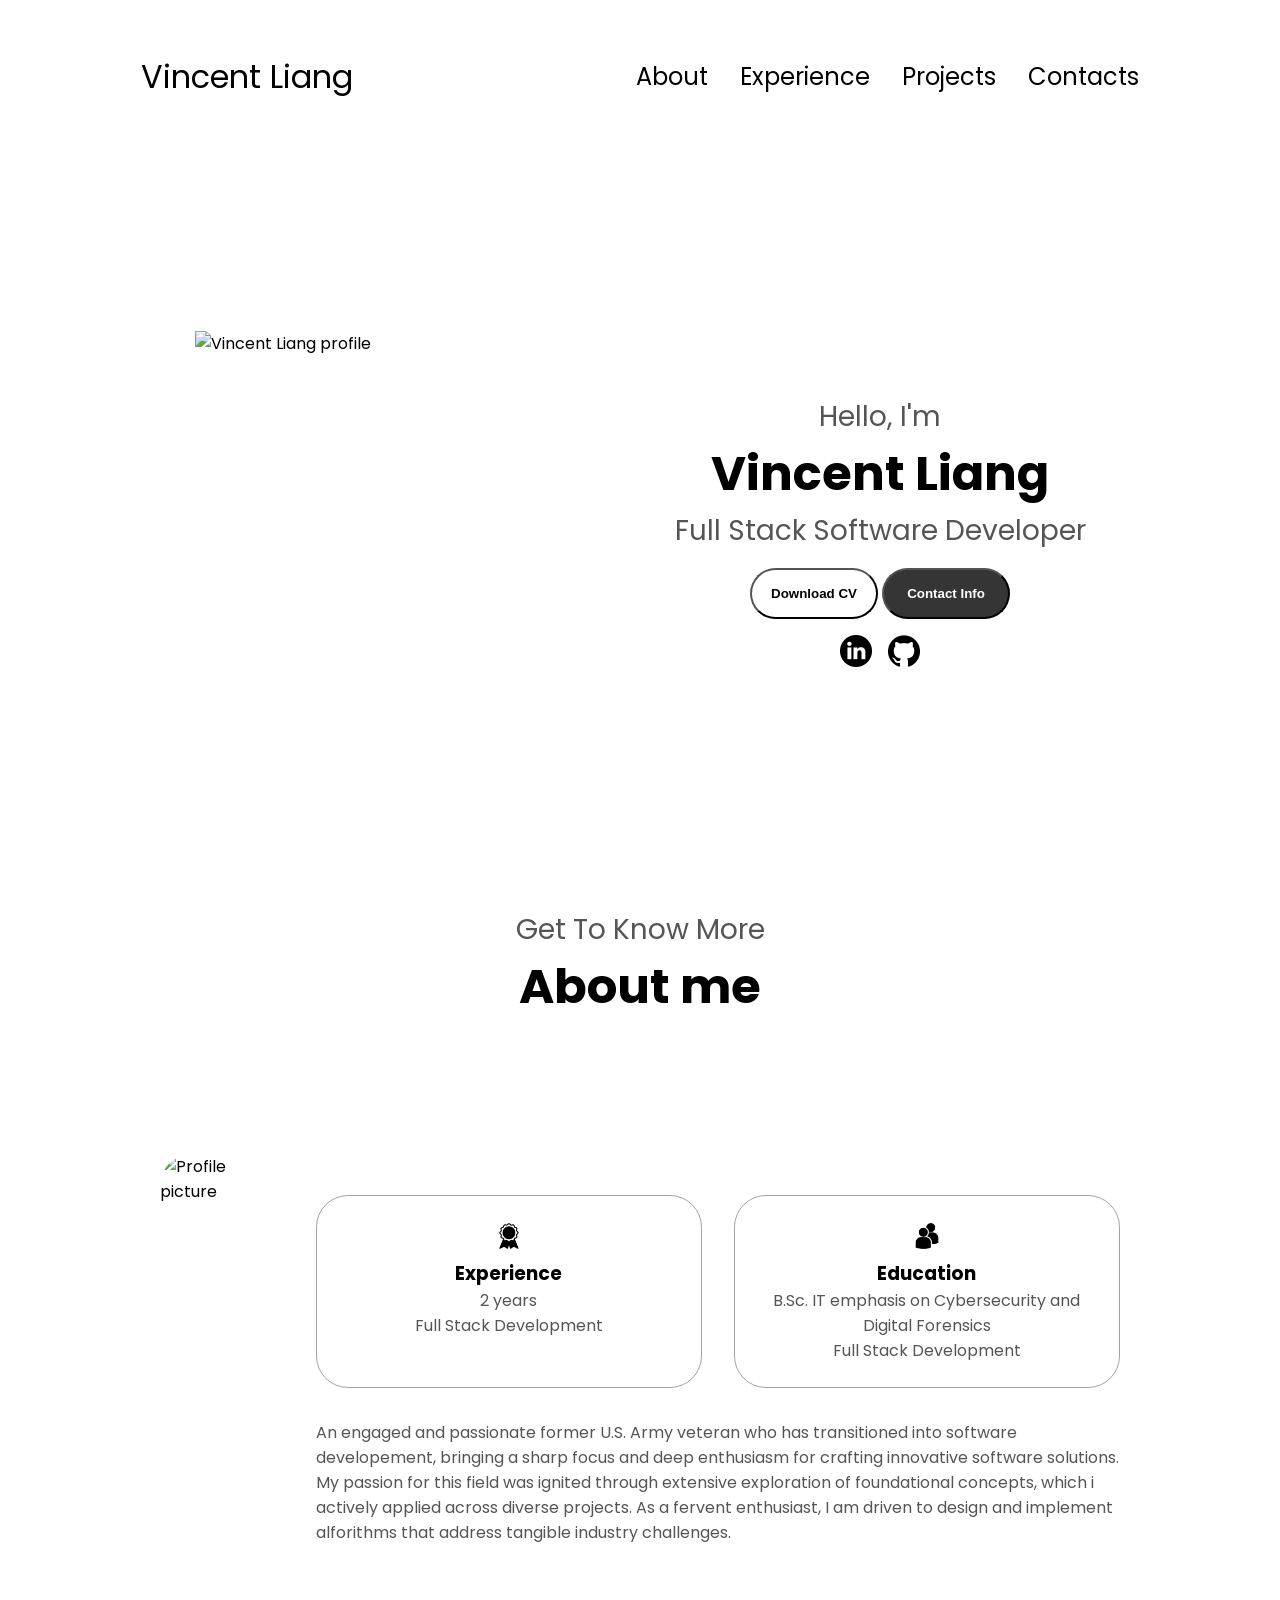
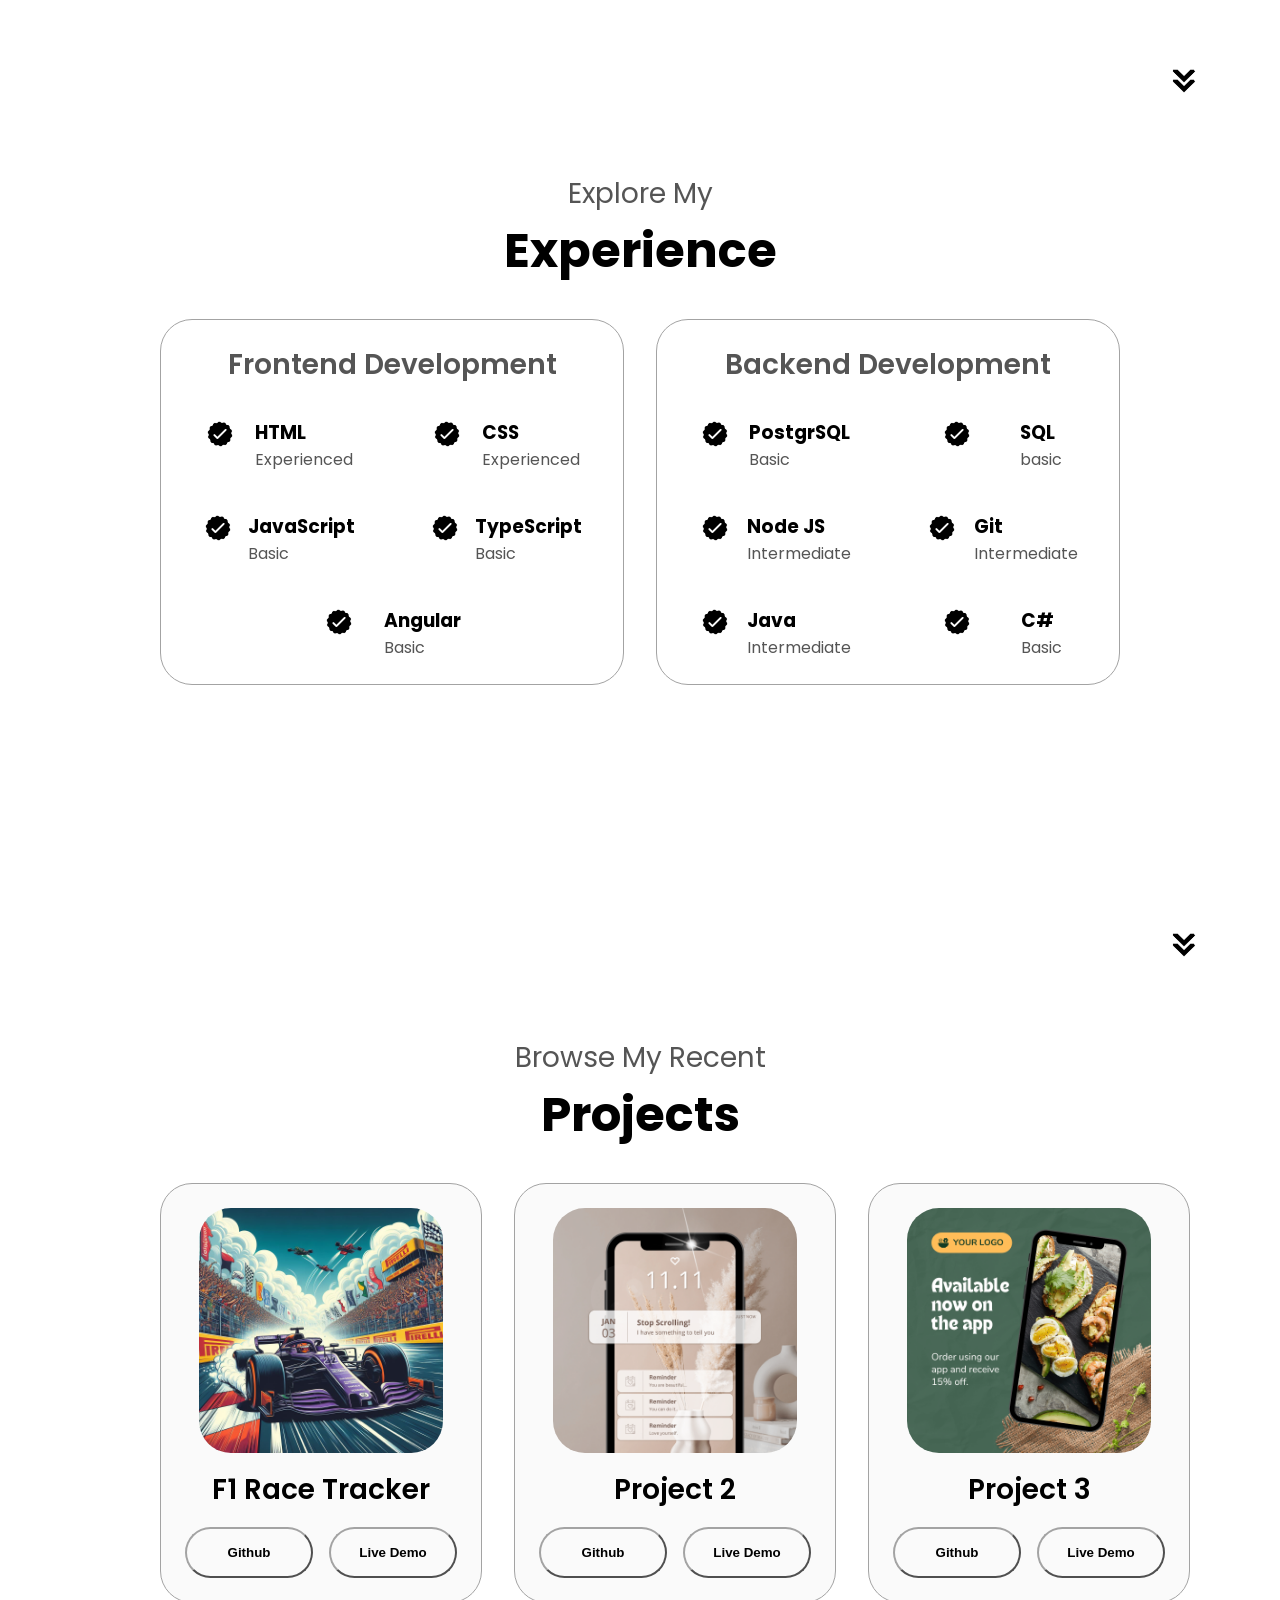
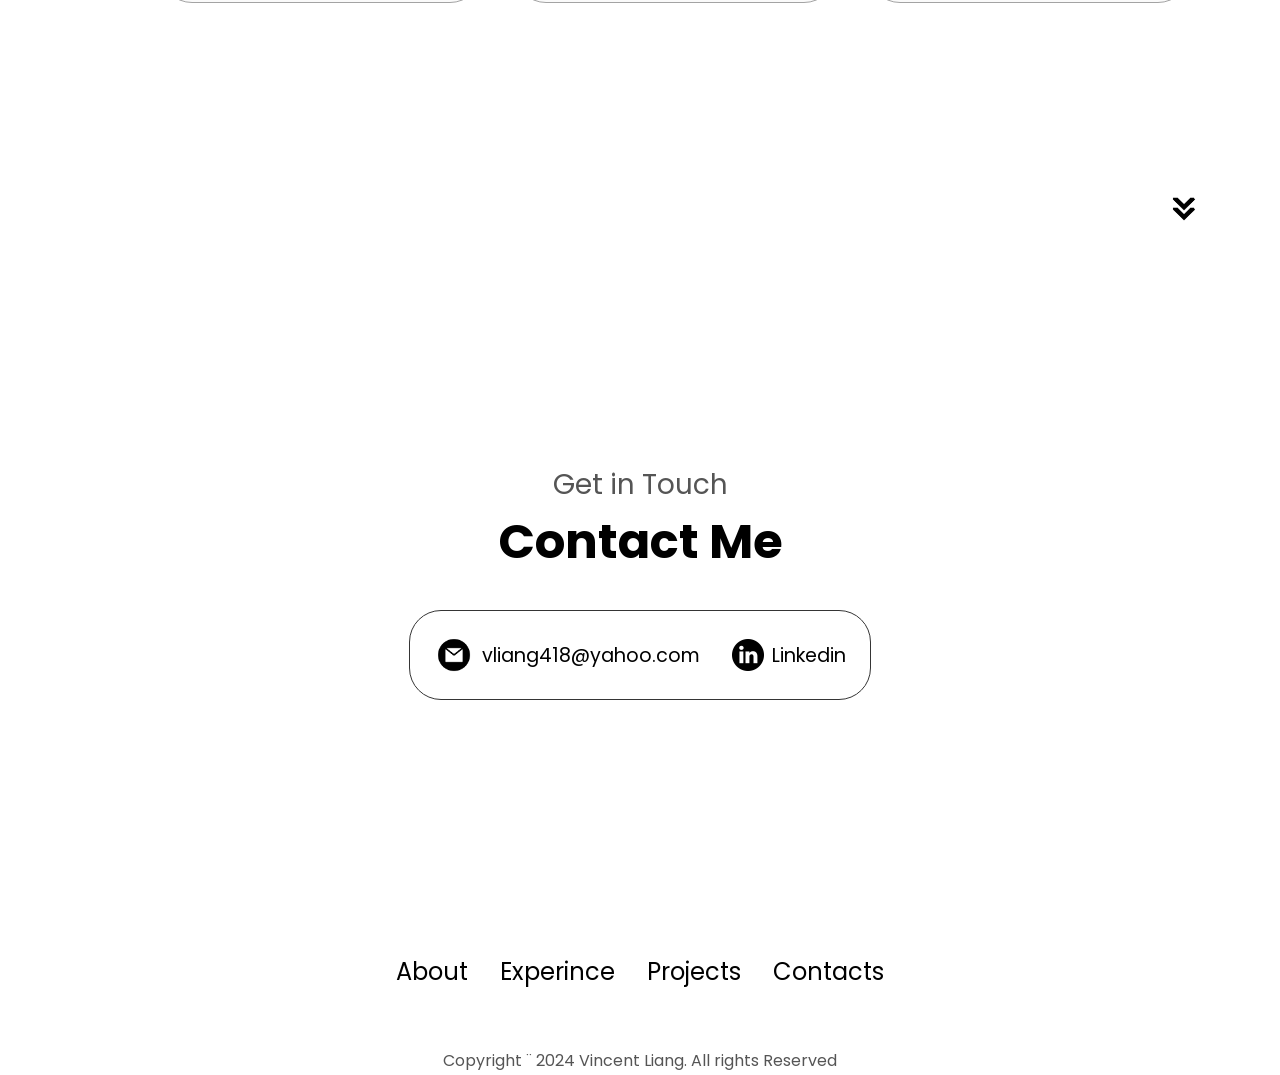
==== index.html @ e7f6ad13 "inputing information into portfolio" ====
<!DOCTYPE html>
<html lang="en">

<head>
    <meta charset="UTF-8">
    <meta http-equiv="X-UA-Compatible" content="IE-edge" />
    <meta name="viewport" content="width=device-width, initial-scale=1.0">
    <title>My Portfolio</title>
    <link rel="stylesheet" href="style.css" />
    <!-- <link rel="stylesheet" href="mediaqueries.css" /> -->
</head>

<body>
    <nav id="desktop-nav">
        <div class="logo">Vincent Liang</div>
        <div>
            <ul class="nav-links">
                <li><a href="#about">About</a></li>
                <li><a href="#experience">Experience</a></li>
                <li><a href="#projects">Projects</a></li>
                <li><a href="#contact">Contacts</a></li>
            </ul>
        </div>
    </nav>
    <nav id="hamburger-nav">
        <div class="logo">Vincent Liang</div>
        <div class="hamburger-menu">
            <div class="hamburger-icon" onclick="toggleMenu()">
                <span></span>
                <span></span>
                <span></span>
            </div>
            <div class="menu-links">
                <li><a href="#about" onclick="toggleMenu()">About</a></li>
                <li><a href="#experince" onclick="toggleMenu()">Experince</a></li>
                <li><a href="#projects" onclick="toggleMenu()">Projects</a></li>
                <li><a href="#contact" onclick="toggleMenu()">Contacts</a></li>
            </div>
        </div>
    </nav>
    <section id="profile">
        <div class="section_pic-container">
            <img src="./assests/profile-pic.png" alt="Vincent Liang profile" />
        </div>
        <div class="section_text">
            <p class="section_text_p1">Hello, I'm</p>
            <h1 class="title">Vincent Liang</h1>
            <p class="section_text_p2">Full Stack Software Developer</p>
            <div class="btn-controller">
                <button class="btn btn-color-2"
                    onclick="window.open('./assests/Vincent-Liang-Technical-Resume-(developer).pdf')">
                    Download CV
                </button>
                <button class="btn btn-color-1" onclick="location.href='./#contact'">
                    Contact Info
                </button>
            </div>
            <div id="socials-container">
                <img src="./assests/linkedin.png" alt="My Linkedin Profile" class="icon"
                    onclick="location.href='https://linkedin.com/in/liang-v'" />
                <img src="./assests/github.png" alt="My GitHub Profile" class="icon"
                    onclick="location.href='https://github.com/V-liang'" />
            </div>
        </div>
    </section>
    <section id="about">
        <p class="section_text_p1">Get To Know More</p>
        <h1 class="title">About me</h1>
        <div class="section-container">
            <div class="section_pic-container">
                <img src="./assests/about-pic.png" alt="Profile picture" class="about-pic" />
            </div>
            <div class="about-details-container">
                <div class="about-containers">
                    <div class="details-container">
                        <img src="./assests/experience.png" alt="Experince icon" class="icon">
                        <h3>Experience</h3>
                        <p>2 years <br> Full Stack Development</p>
                    </div>
                    <div class="details-container">
                        <img src="./assests/education.png" alt="Experince icon" class="icon">
                        <h3>Education</h3>
                        <p>B.Sc. IT emphasis on Cybersecurity and Digital Forensics<br> Full Stack Development</p>
                    </div>
                </div>
                <div class="text-container">
                    <p>
                        An engaged and passionate former U.S. Army veteran who has transitioned into software developement,
                        bringing a sharp focus and deep enthusiasm for crafting innovative software solutions.
                        My passion for this field was ignited through extensive exploration of foundational concepts,
                        which i actively applied across diverse projects. As a fervent enthusiast, I am driven to design and implement
                        alforithms that address tangible industry challenges.
                    </p>
                </div>
            </div>
        </div>
        <img src="./assests/arrow.png" alt="Arrow icon" class="icon arrow" onclick="location.href='./#experience'">
    </section>
    <section id="experience">
        <p class="section_text_p1">Explore My</p>
        <h1 class="title">Experience</h1>
        <div class="experience-details-container">
            <div class="about-containers">
                <div class="details-container">
                    <h2 class="experience-sub-title">Frontend Development</h2>
                    <div class="article-container">
                        <article>
                            <img src="./assests/checkmark.png" alt="Experience Icon" class="icon">
                            <div>
                                <h3>HTML</h3>
                                <p>Experienced</p>
                            </div>
                        </article>
                        <article>
                            <img src="./assests/checkmark.png" alt="Experience Icon" class="icon">
                            <div>
                                <h3>CSS</h3>
                                <p>Experienced</p>
                            </div>
                        </article>
                        <article>
                            <img src="./assests/checkmark.png" alt="Experience Icon" class="icon">
                            <div>
                                <h3>JavaScript</h3>
                                <p>Basic</p>
                            </div>
                        </article>
                        <article>
                            <img src="./assests/checkmark.png" alt="Experience Icon" class="icon">
                            <div>
                                <h3>TypeScript</h3>
                                <p>Basic</p>
                            </div>
                        </article>
                        <article>
                            <img src="./assests/checkmark.png" alt="Experience Icon" class="icon">
                            <div>
                                <h3>Angular</h3>
                                <p>Basic</p>
                            </div>
                        </article>
                    </div>
                </div>
                <div class="details-container">
                    <h2 class="experience-sub-title">Backend Development</h2>
                    <div class="article-container">
                        <article>
                            <img src="./assests/checkmark.png" alt="Experience Icon" class="icon">
                            <div>
                                <h3>PostgrSQL</h3>
                                <p>Basic</p>
                            </div>
                        </article>
                        <article>
                            <img src="./assests/checkmark.png" alt="Experience Icon" class="icon">
                            <div>
                                <h3>SQL</h3>
                                <p>basic</p>
                            </div>
                        </article>
                        <article>
                            <img src="./assests/checkmark.png" alt="Experience Icon" class="icon">
                            <div>
                                <h3>Node JS</h3>
                                <p>Intermediate</p>
                            </div>
                        </article>
                        <article>
                            <img src="./assests/checkmark.png" alt="Experience Icon" class="icon">
                            <div>
                                <h3>Git</h3>
                                <p>Intermediate</p>
                            </div>
                        </article>
                        <article>
                            <img src="./assests/checkmark.png" alt="Experience Icon" class="icon">
                            <div>
                                <h3>Java</h3>
                                <p>Intermediate</p>
                            </div>
                        </article>
                        <article>
                            <img src="./assests/checkmark.png" alt="Experience Icon" class="icon">
                            <div>
                                <h3>C#</h3>
                                <p>Basic</p>
                            </div>
                        </article>
                    </div>
                </div>
            </div>
        </div>
        <img src="./assests/arrow.png" alt="Arrow icon" class="icon arrow" onclick="location.href='./#projects'">
    </section>
    <section id="projects">
        <p class="section_text_p1">Browse My Recent</p>
        <h1 class="title">Projects</h1>
        <div class="experience-details-container">
            <div class="about-containers">
                <div class="details-container color-container">
                    <div class="article-container">
                        <img src="./assests/f1-track.jpeg" atl="Project" class="project-img">
                    </div>
                    <h2 class="experience-sub-title project-title">F1 Race Tracker</h2>
                    <div class="btn-container">
                        <button class="btn btn-color-2 project-btn" onclick="location.href='https://github.com'">
                            Github
                        </button>
                        <button class="btn btn-color-2 project-btn" onclick="location.href='https://github.com'">
                            Live Demo
                        </button>
                    </div>
                </div>
                <div class="details-container color-container">
                    <div class="article-container">
                        <img src="./assests/project-2.png" atl="Project" class="project-img">
                    </div>
                    <h2 class="experience-sub-title project-title">Project 2</h2>
                    <div class="btn-container">
                        <button class="btn btn-color-2 project-btn" onclick="location.href='https://github.com'">
                            Github
                        </button>
                        <button class="btn btn-color-2 project-btn" onclick="location.href='https://github.com'">
                            Live Demo
                        </button>
                    </div>
                </div>
                <div class="details-container color-container">
                    <div class="article-container">
                        <img src="./assests/project-3.png" atl="Project" class="project-img">
                    </div>
                    <h2 class="experience-sub-title project-title">Project 3</h2>
                    <div class="btn-container">
                        <button class="btn btn-color-2 project-btn" onclick="location.href='https://github.com'">
                            Github
                        </button>
                        <button class="btn btn-color-2 project-btn" onclick="location.href='https://github.com'">
                            Live Demo
                        </button>
                    </div>
            </div>
        </div>
        <img src="./assests/arrow.png" alt="Arrow icon" class="icon arrow" onclick="location.href='./#contacts'">
    </section>
    <section id="contact">
        <p class="section_text_p1">Get in Touch</p>
        <h1 class="title">Contact Me</h1>
        <div class="contact-info-upper-container">
            <div class="contact-info-container">
                <img src="./assests/email.png" alt="email icon" class="icon contact-icon email-icon">
                <p><a href="mailto:vliang418@yahoo.com">vliang418@yahoo.com</a></p>
            </div>
            <div class="contact-info-container">
                <img src="./assests/linkedin.png" alt="linkedin icon" class="icon contact-icon">
                <p><a href="https://www.linkedin.com/in/liang-v">Linkedin</a></p>
            </div>
        </div>
    </section>
    <footer>
        <nav>
            <div class="nav-link-container">
                <ul class="nav-links">
                    <li><a href="#about">About</a></li>
                    <li><a href="#experince">Experince</a></li>
                    <li><a href="#projects">Projects</a></li>
                    <li><a href="#contact">Contacts</a></li>
                </ul>
            </div>
        </nav>
        <p>Copyright &#168; 2024 Vincent Liang. All rights Reserved</p>
    </footer>
    <script src="script.js"></script>
</body>

</html>
---- style.css ----
/* General */

@import url('https://fonts.googleapis.com/css2?family=Poppins:wght@300;400;500;600&display=swap');

* {
    margin: 0;
    padding: 0;
}

body {
    font-family: "Poppins", sans-serif;
}

html {
    scroll-behavior: smooth;
}

p {
    color: rgb(85,85,85);
}

/* TRANSITION */

a, .btn {
    transition: all 300ms ease;
}

/* DESKTOP NAV */

nav, .nav-links {
    display: flex;
    /* flex-wrap: wrap; */
}

nav {
    justify-content: space-around;
    align-items: center;
    height: 17vh;
}

.nav-links {
    gap: 2rem;
    list-style: none;
    font-size: 1.5rem;
}

a {
    color: black;
    text-decoration: none;
    text-decoration-color: white;
}

a:hover {
    color: gray;
    text-decoration: underline;
    text-underline-offset: 1rem;
    text-decoration-color: rgb(181,181,181);
}

.logo {
    font-size: 2rem;
}

.logo:hover {
    cursor: default;
}

/* Hamburger Menu */

#hamburger-nav {
    display: none;
}

.hamburger-menu {
    position: relative;
    display: inline-block;
}

.hamburger-icon {
    display: flex;
    flex-direction: column;
    justify-content: space-between;
    height: 24px;
    width: 30px;
    cursor: pointer;
}

.hamburger-icon span {
    width: 100%;
    height: 2px;
    background-color: black;
    transition: all 0.3 ease-in-out;
}

.menu-links {
    position: absolute;
    top: 100%;
    right: 0;
    background-color: white;
    width: fit-content;
    max-height: 0;
    overflow: hidden;
    transition: all 0.3 ease-in-out;
}

.menu-links a{
    display: block;
    padding: 10px;
    text-align: center;
    font-size: 1.5rem;
    color: black;
    text-decoration: none;
    transition: all 0.3 ease-in-out;
}

.menu-links li {
    list-style: none;
}

.menu-links.open {
    max-height: 300px;
}

.hamburger-icon.open span:first-child{
    transform: rotate(45deg) translate(10px, 5px);
}
.hamburger-icon.open span:nth-child(2){
    opacity: 0;
}
.hamburger-icon.open span:last-child{
    transform: rotate(-45deg) translate(10px, -5px);
}

.hamburger-icon span:first-child {
    transform: none;
}
.hamburger-icon span:first-child {
    opacity: 1;
}
.hamburger-icon span:first-child {
    transform: none;
}

/* SECTIONS */

section {
    padding-top: 4vh;
    height: 96vh;
    margin: 0 10rem;
    box-sizing: border-box;
    min-height: fit-content;
}

.section-container, #profile {
    display: flex;
}

/* PROFILE SECTION */

#profile {
    justify-content: center;
    gap: 5rem;
    height: 80vh;
}

.section_pic-container {
    display: flex;
    height: 400px;
    width: 400px;
    margin: auto 0;
}

.section_text {
    align-self: center;
    text-align: center;
}

.section_text_p1 {
    text-align: center;
    font-size: 1.75rem;
}

.section_text_p2 {
    text-align: center;
    font-size: 1.75rem;
    margin-bottom: 1rem;
}

.title {
    font-size: 3rem;
    text-align: center;
}

#socials-container {
    display: flex;
    justify-content: center;
    margin-top: 1rem;
    gap: 1rem;
}

/* ICONS */

.icon {
    cursor: pointer;
    height: 2rem;
}

/* BUTTONS */

.btn-container {
    display: flex;
    justify-content: center;
    gap: 1rem;
}

.btn {
    font-weight: 600;
    transition: all 300ms ease;
    padding: 1rem;
    width: 8rem;
    border-radius: 2rem;
}

.btn-color-1,
.btn-color-2 {
    border: rgb(53,53,53) o.1rem solid;
}

.btn-color-1:hover,
.btn-color-2:hover {
    cursor: pointer;
}

.btn-color-1,
.btn-color-2:hover {
    background: rgb(53,53,53);
    color: white;
}

.btn-color-1:hover{
    background: rgb(0,0,0);
}

.btn-color-2{
    background: none;
}

.btn-color-2:hover{
    border: rgb(255,255,255) 0.1rem solid;
}

/* ABOUT SECTION */

#about {
    position: relative;
}

.about-containers {
    gap: 2rem;
    margin-bottom: 2rem;
    margin-top: 2rem;
}

.about-details-container {
    justify-content: center;
    flex-direction: column;
}

.about-containers,
.about-details-container {
    display: flex;
}

.about-pic {
    border-radius: 2rem;
}

.arrow {
    position: absolute;
    right: -5rem;
    bottom: 2.5rem;
}

.details-container {
    padding: 1.5rem;
    flex: 1;
    background: white;
    border-radius: 2rem;
    border: rgb(53, 53, 53) 0.1rem solid;
    border-color: rgb(163,163,163);
    text-align: center;
}
.section-container {
    gap: 4rem;
    height: 80%;
}

/* EXPERIENCE SECTION */

#experience {
    position: relative;
}

.experience-sub-title {
    color: rgb(85,85,85);
    font-weight: 600;
    font-size: 1.75rem;
    margin-bottom: 2rem;
}

.experience-details-container {
    display: flex;
    justify-content: center;
    flex-direction: column;
}

.article-container {
    display: flex;
    text-align: initial;
    flex-wrap: wrap;
    flex-direction: row;
    gap: 2.5rem;
    justify-content: space-around;
}

article {
    display: flex;
    width: 10rem;
    justify-content: space-around;
    gap: 0.5rem;
}

article .icon {
    cursor:default;
}

/* PROJECT SECTION */

#projects {
    position: relative;
}

.color-container {
    border-color: rgb(163,163,163);
    background: rgb(250,250,250);
}

.project-img {
    border-radius: 2rem;
    width: 90%;
    height: 90%;
}

.project-title {
    margin: 1rem;
    color: black;
}

.project-btn {
    color: black;
    border-color: rgb(163,163,163);
}

/* CONTACT PAGE */

#contact {
    display: flex;
    justify-content: center;
    flex-direction: column;
    height: 70vh;
}

.contact-info-upper-container {
    display: flex;
    justify-content: center;
    border-radius: 2rem;
    border: rgb(53,53,53) 0.1rem solid;
    border-color: (250,250,250);
    margin: 2rem auto;
    padding: 0.5rem;
}

.contact-info-container {
    display: flex;
    align-items: center;
    justify-content: center;
    gap: 0.5rem;
    margin: 1rem;
}

.contact-info-container p {
    font-size: larger;
}

.contact-icon {
    cursor: default;
}

.email-icon {
    height: 2.5rem;
}

/* FOOTER SECTION */

footer {
    height: 20vh;
    margin: 0 1rem;
}

footer p{
    text-align: center;
}
---- mediaqueries.css ----
@media screen and (max-width: 1400px) {
    #profile {
        height: 83 vh;
        margin: 6rem;
    }
    .about-containers {
        flex-wrap: wrap;
    }
}

@media screen and (max-width: 1200px) {
    #desktop-nav {
        display:none;
    }

    #hamburger-nav {
        display: flex;
    }

    #experience, .experience-details-container{
        margin-top: 2rem;
    }

    #profile, .section-container {
        display: block;
    }

    .arrow {
        display: none;
    }

    section, .section-container {
        height: git-content;
    }

    section {
        margin: 0 5%;
    }

    .section_pic-container {
        width: 275px;
        height: 275px;
        margin: 0 auto 2rem;
    }

    .about-containers {
        margin-top: 0%;
    }
}

@media screen and (max-width: 600px) {
    #contact, footer {
        height: 40vh;
    }

    #profile {
        height: 83vh;
        margin-bottom: 0;
    }

    article {
        font-size: 1rem;
    }

    footer nav {
        height: fit-content;
        margin-bottom: 2rem;
    }

    .about-containers,
    .contact-info-upper-container,
    .btn-container {
        flex-wrap: wrap;
    }

    .contact-info-container {
        margin: 0;
    }

    .contact-info-container p,
    .nav-links li a {
        font-size: 1rem;
    }

    .experience-sub-title{
        font-size: 1.25rem;
    }

    .logo {
        font-size: 1.5rem;
    }

    .nav-links {
        flex-direction: column;
        gap: 0.5rem;
        text-align: center;
    }

    .section_pic-container {
        width: auto;
        height: 46vw;
        justify-content: center;
    }

    .section_text_p2 {
        font-size: 1.25rem;
    }

    .title {
        font-size: 2rem;
    }

    .text-container {
        text-align: justify;
    }
}
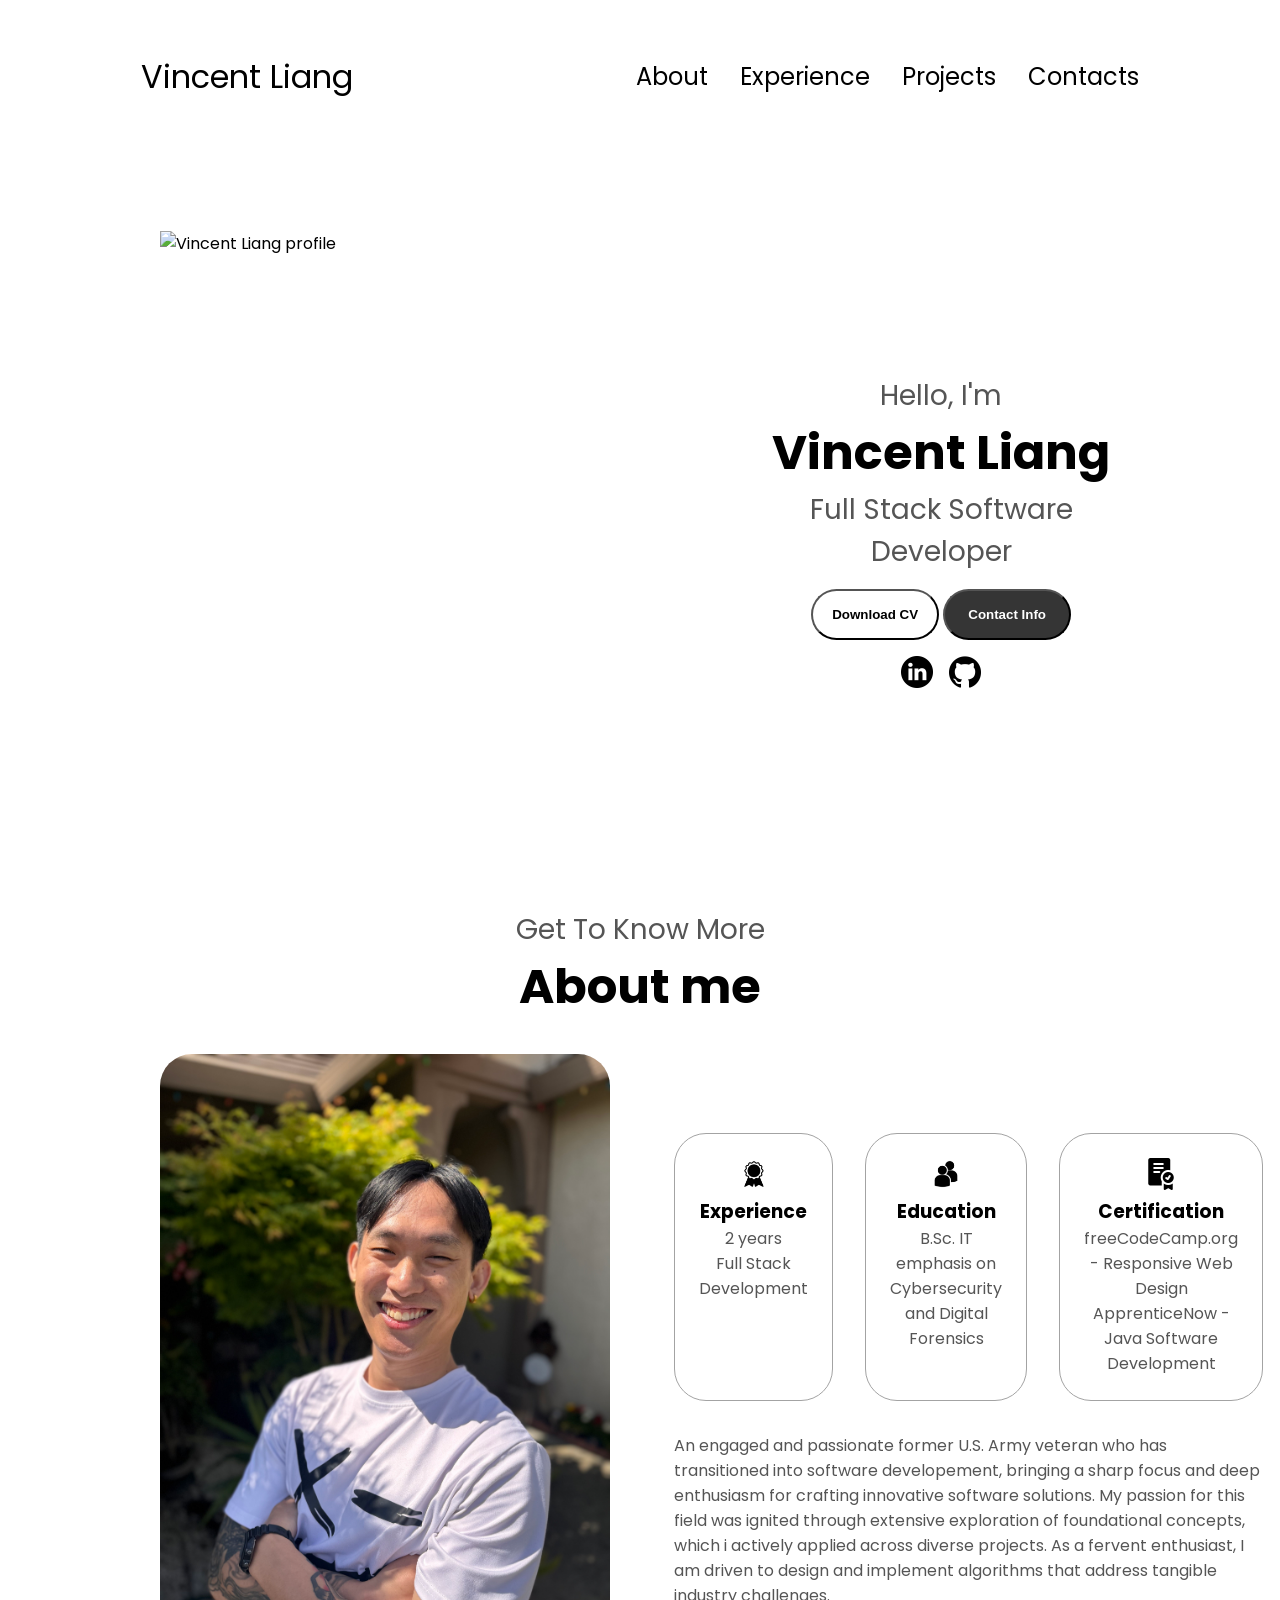
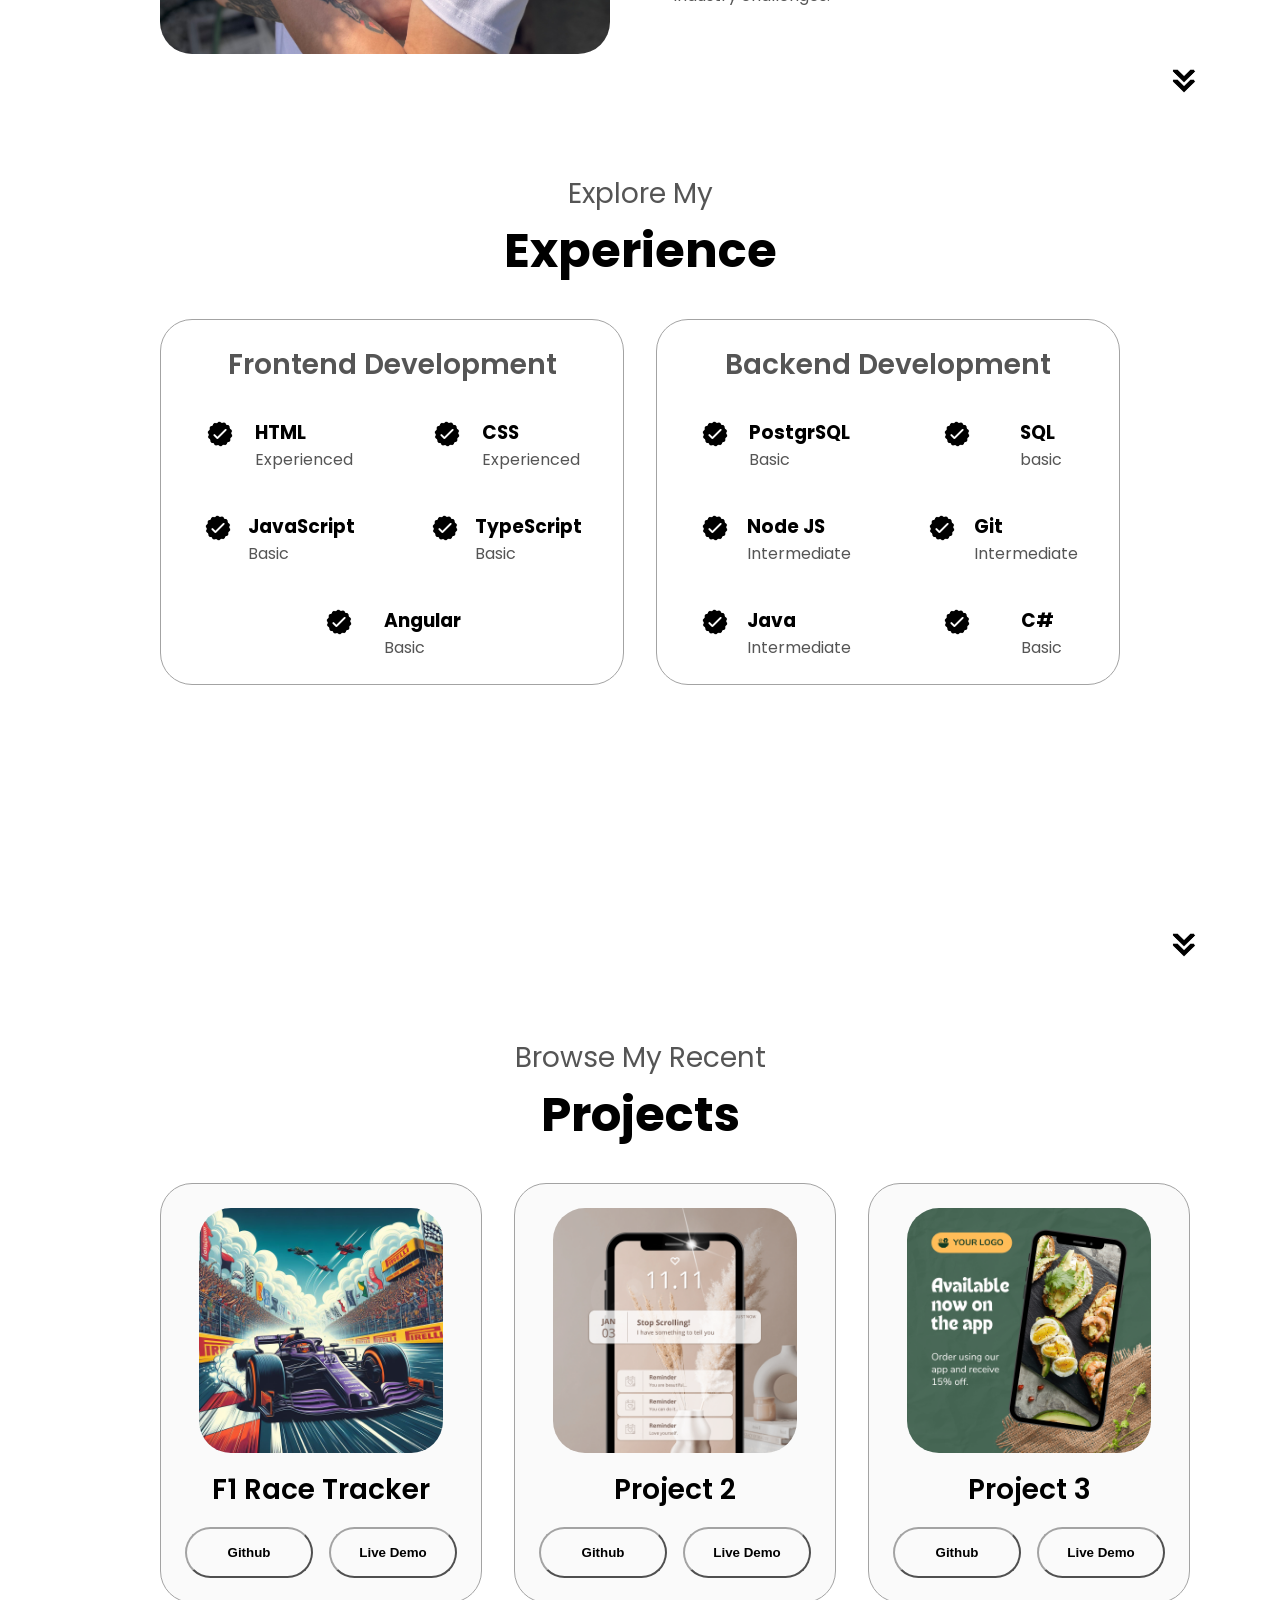
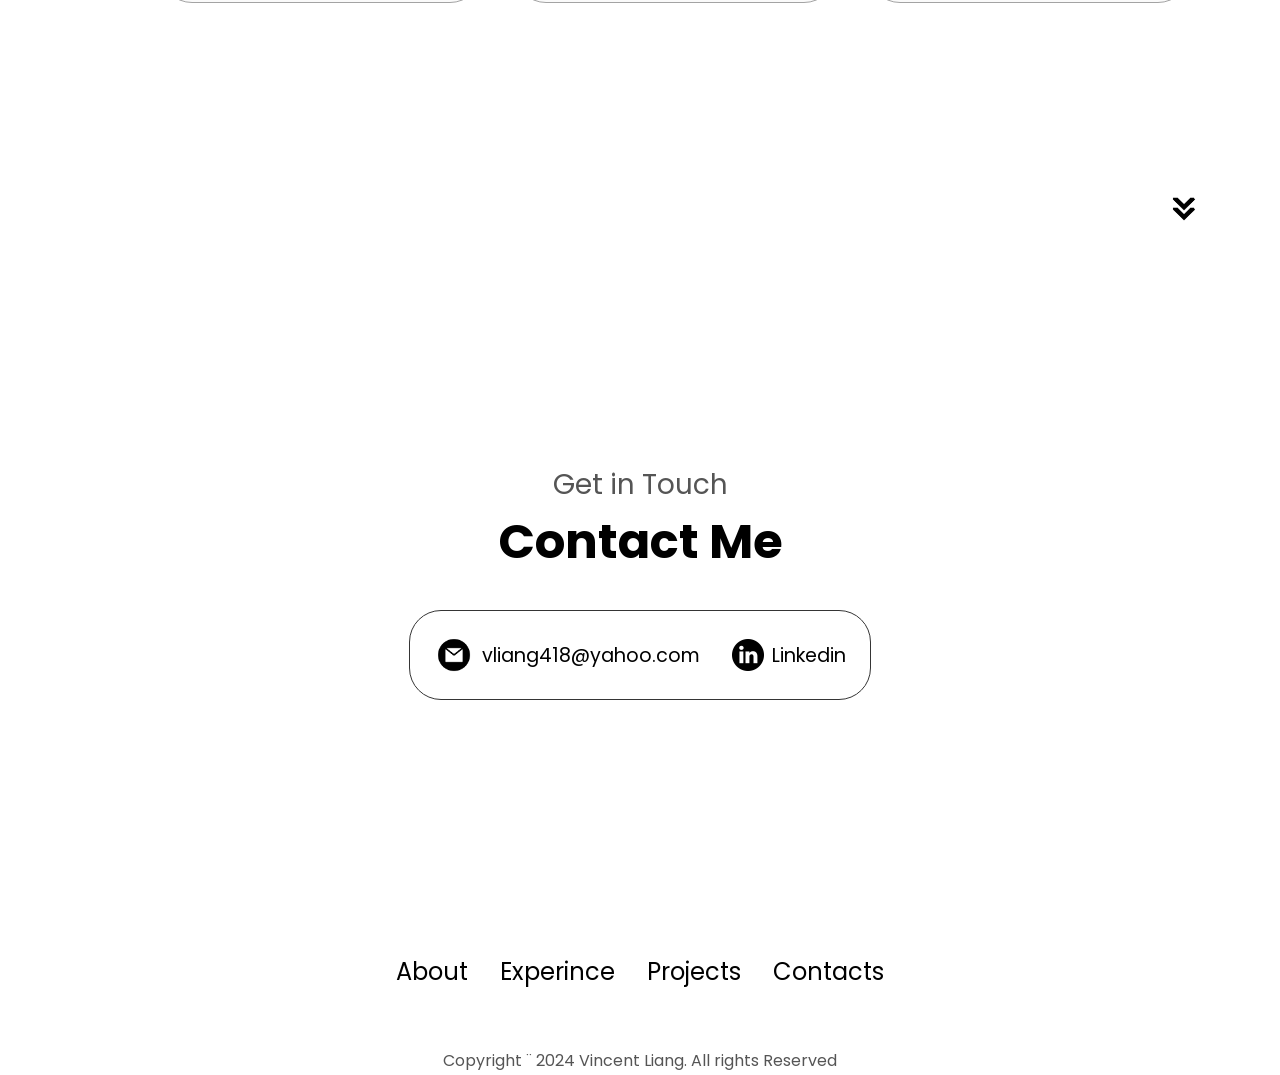
==== commit de1aaf17: "new photo" ====
--- a/index.html
+++ b/index.html
@@ -40,7 +40,7 @@
     </nav>
     <section id="profile">
         <div class="section_pic-container">
-            <img src="./assests/profile-pic.png" alt="Vincent Liang profile" />
+            <img src="./assests/vincent-1.png" alt="Vincent Liang profile" />
         </div>
         <div class="section_text">
             <p class="section_text_p1">Hello, I'm</p>
@@ -68,7 +68,7 @@
         <h1 class="title">About me</h1>
         <div class="section-container">
             <div class="section_pic-container">
-                <img src="./assests/about-pic.png" alt="Profile picture" class="about-pic" />
+                <img src="./assests/vincent-2.jpg" alt="Profile picture" class="about-pic" />
             </div>
             <div class="about-details-container">
                 <div class="about-containers">
@@ -80,7 +80,12 @@
                     <div class="details-container">
                         <img src="./assests/education.png" alt="Experince icon" class="icon">
                         <h3>Education</h3>
-                        <p>B.Sc. IT emphasis on Cybersecurity and Digital Forensics<br> Full Stack Development</p>
+                        <p>B.Sc. IT emphasis on Cybersecurity and Digital Forensics</p>
+                    </div>
+                    <div class="details-container">
+                        <img src="./assests/certificate.png" alt="Experince icon" class="icon">
+                        <h3>Certification</h3>
+                        <p>freeCodeCamp.org - Responsive Web Design<br> ApprenticeNow - Java Software Development</p>
                     </div>
                 </div>
                 <div class="text-container">
@@ -89,7 +94,7 @@
                         bringing a sharp focus and deep enthusiasm for crafting innovative software solutions.
                         My passion for this field was ignited through extensive exploration of foundational concepts,
                         which i actively applied across diverse projects. As a fervent enthusiast, I am driven to design and implement
-                        alforithms that address tangible industry challenges.
+                        algorithms that address tangible industry challenges.
                     </p>
                 </div>
             </div>
@@ -240,7 +245,7 @@
                     </div>
             </div>
         </div>
-        <img src="./assests/arrow.png" alt="Arrow icon" class="icon arrow" onclick="location.href='./#contacts'">
+        <img src="./assests/arrow.png" alt="Arrow icon" class="icon arrow" onclick="location.href='./#contact'">
     </section>
     <section id="contact">
         <p class="section_text_p1">Get in Touch</p>
--- a/style.css
+++ b/style.css
@@ -165,8 +165,8 @@
 
 .section_pic-container {
     display: flex;
-    height: 400px;
-    width: 400px;
+    height: 600px;
+    width: 600px;
     margin: auto 0;
 }
 
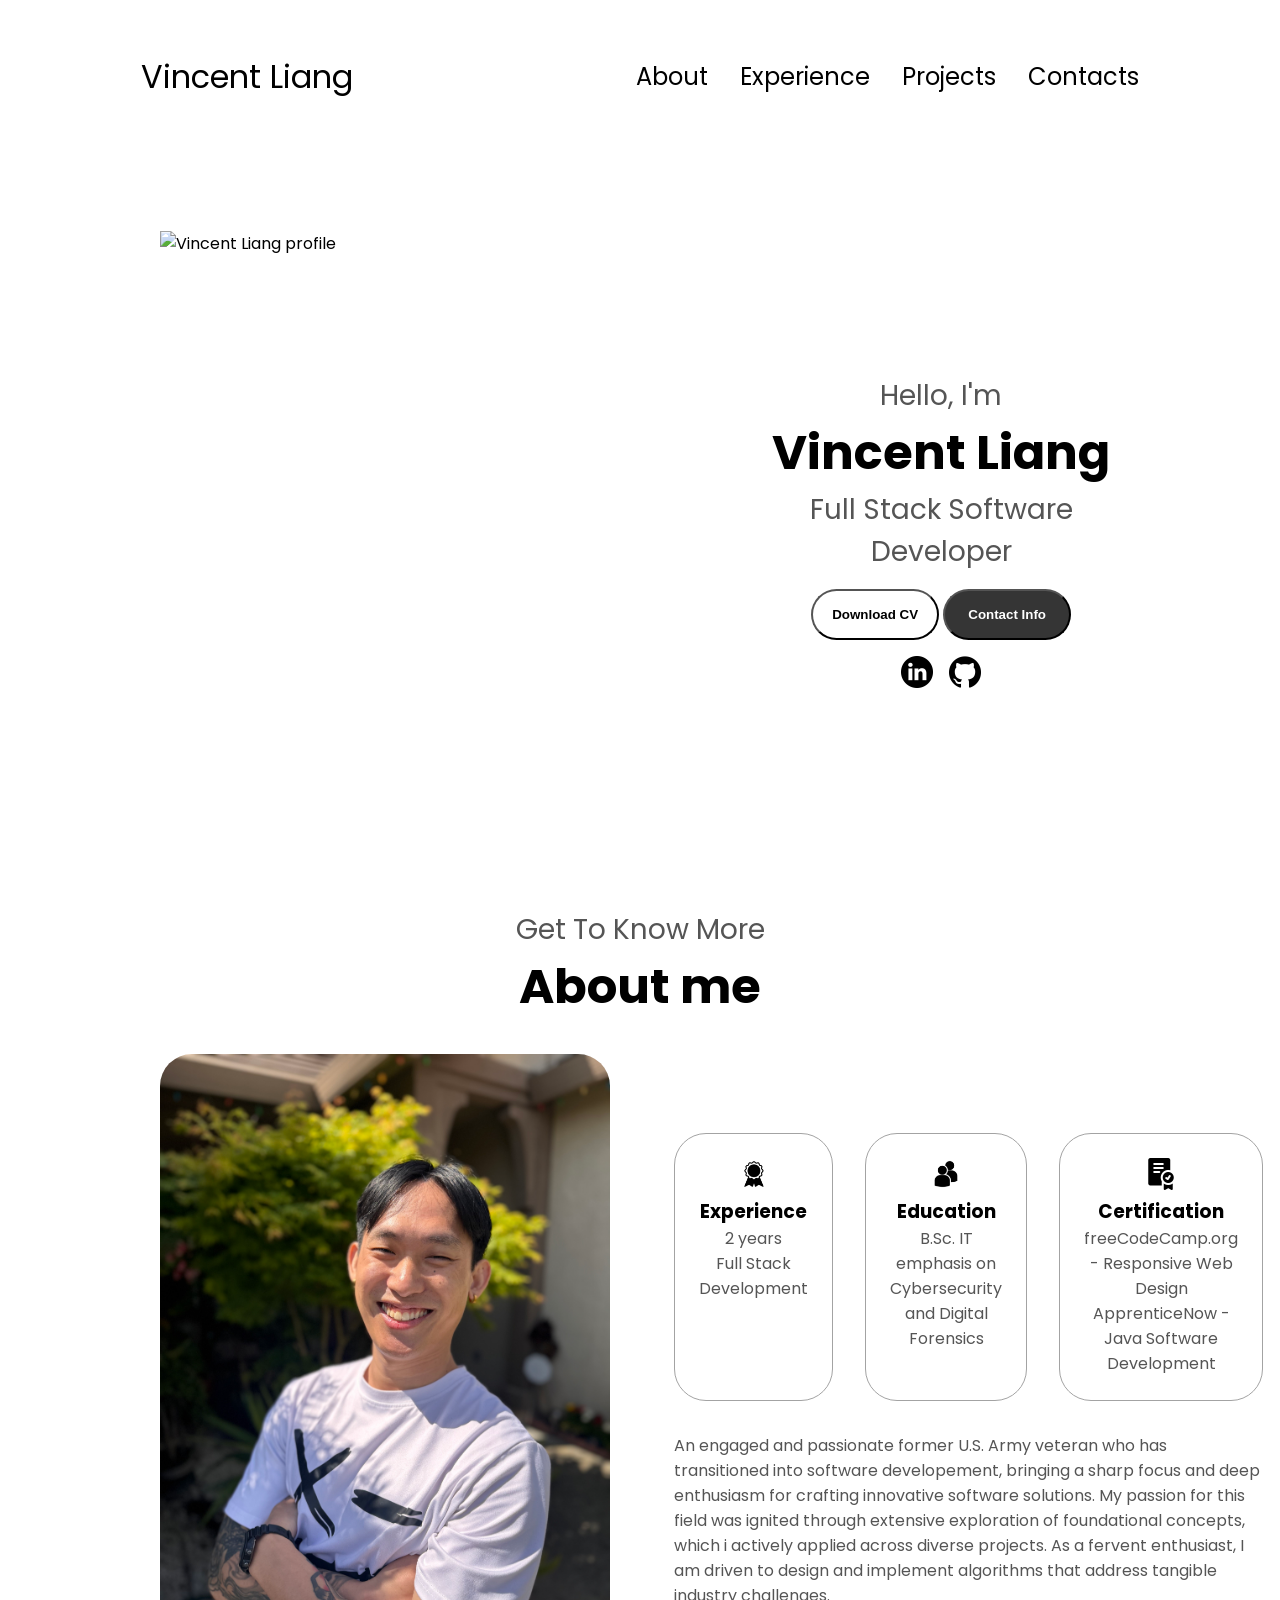
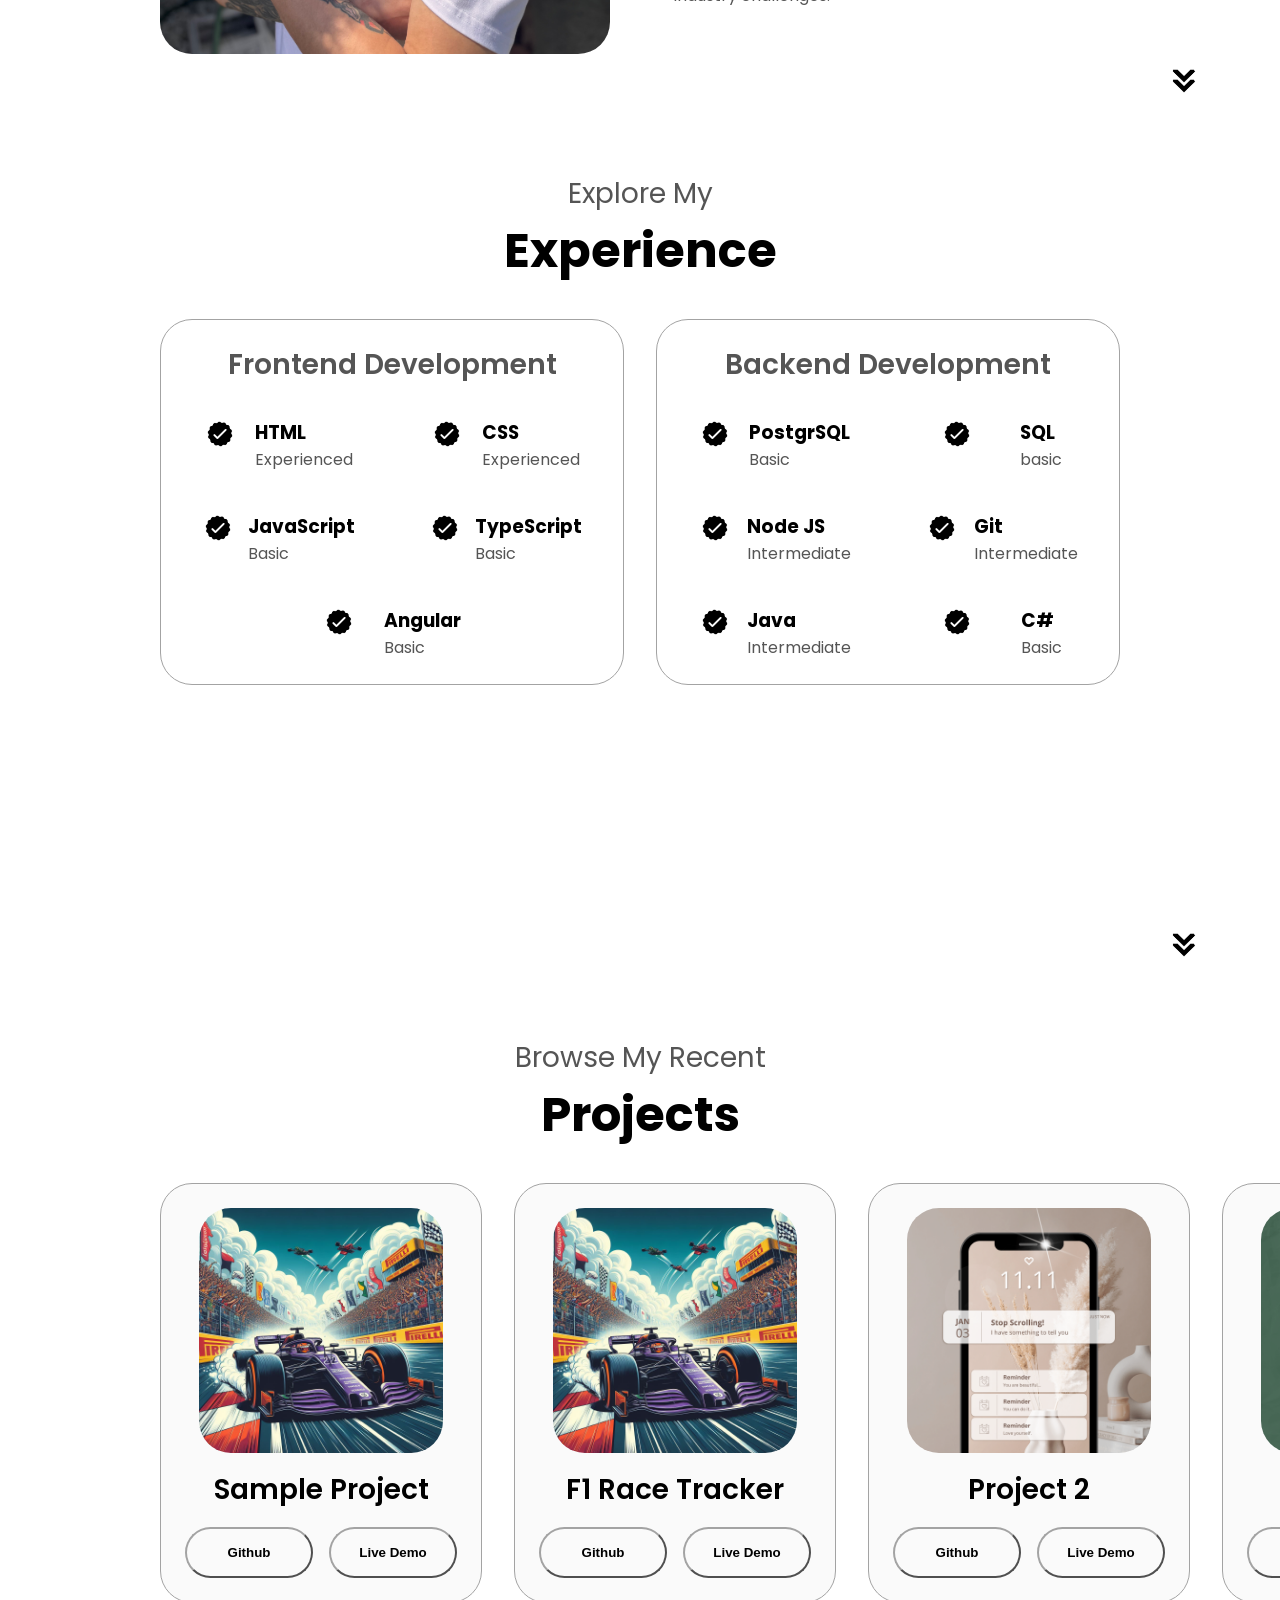
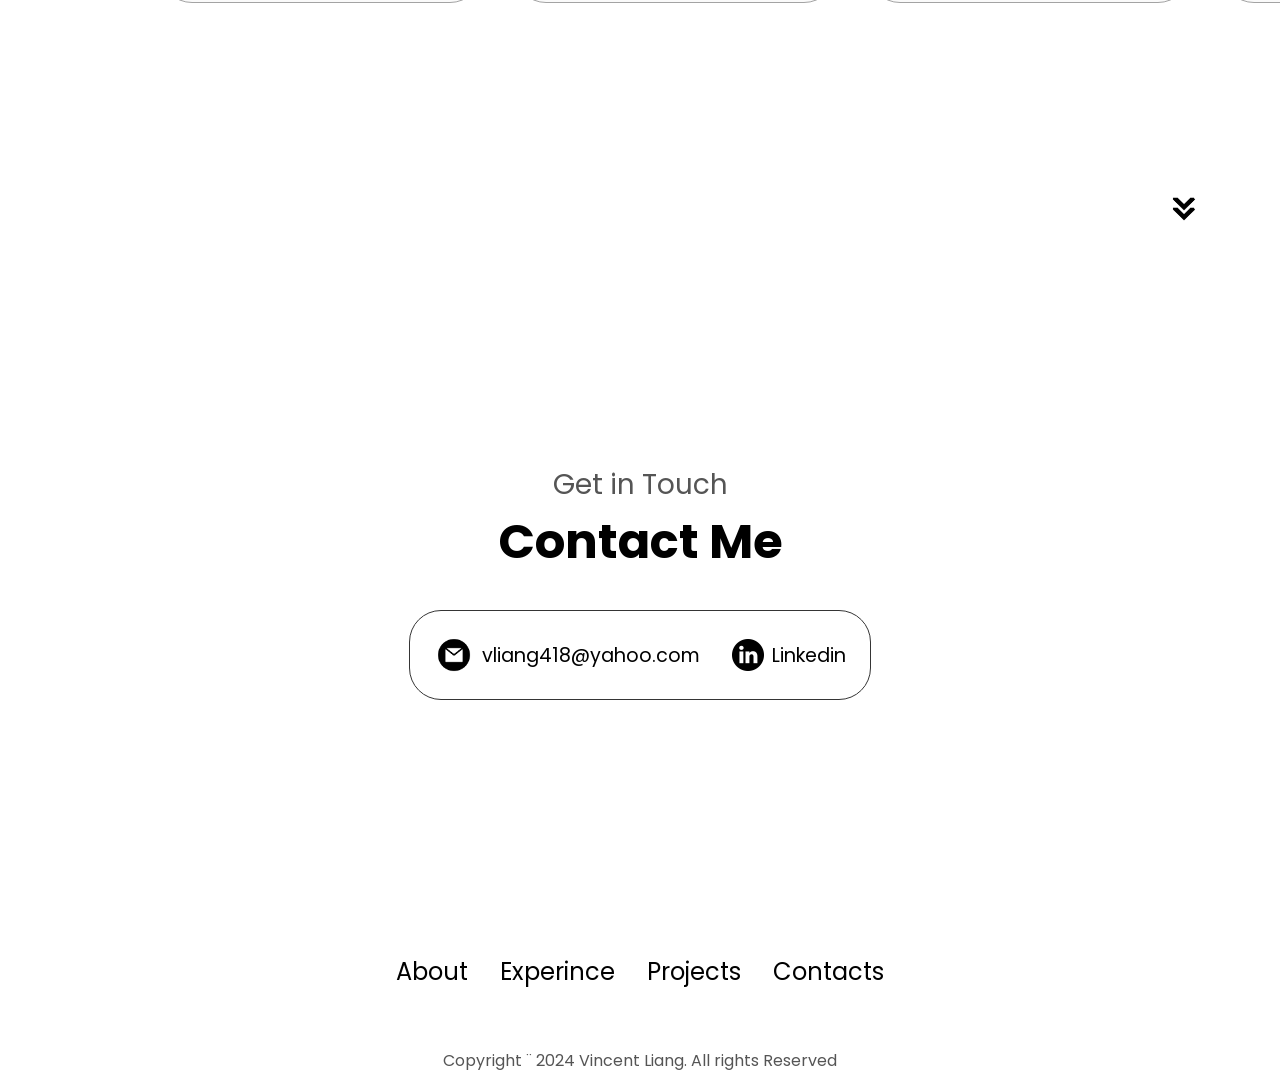
==== commit f1dbcf02: "commit" ====
--- a/index.html
+++ b/index.html
@@ -206,6 +206,20 @@
                     <div class="article-container">
                         <img src="./assests/f1-track.jpeg" atl="Project" class="project-img">
                     </div>
+                    <h2 class="experience-sub-title project-title">Sample Project</h2>
+                    <div class="btn-container">
+                        <button class="btn btn-color-2 project-btn" onclick="location.href='https://github.com'">
+                            Github
+                        </button>
+                        <button class="btn btn-color-2 project-btn" onclick="location.href='https://github.com'">
+                            Live Demo
+                        </button>
+                    </div>
+                </div>
+                <div class="details-container color-container">
+                    <div class="article-container">
+                        <img src="./assests/f1-track.jpeg" atl="Project" class="project-img">
+                    </div>
                     <h2 class="experience-sub-title project-title">F1 Race Tracker</h2>
                     <div class="btn-container">
                         <button class="btn btn-color-2 project-btn" onclick="location.href='https://github.com'">
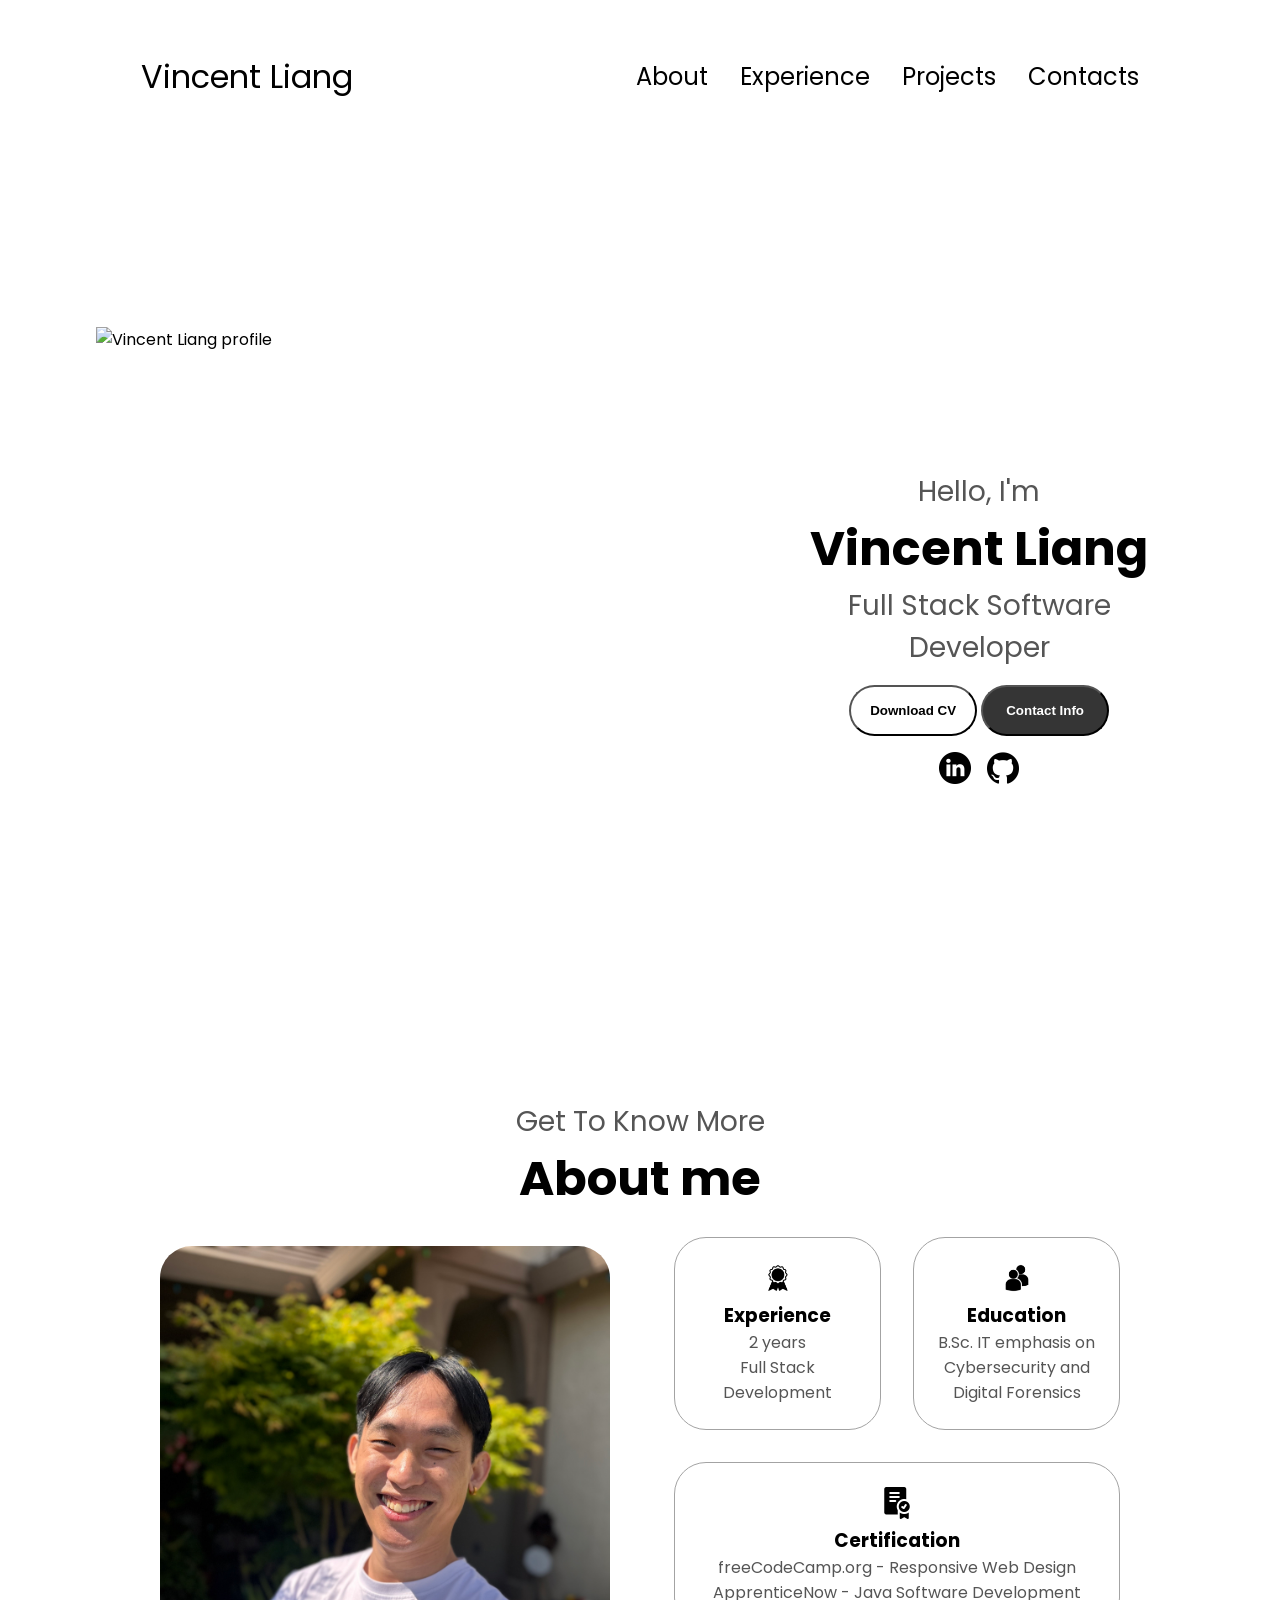
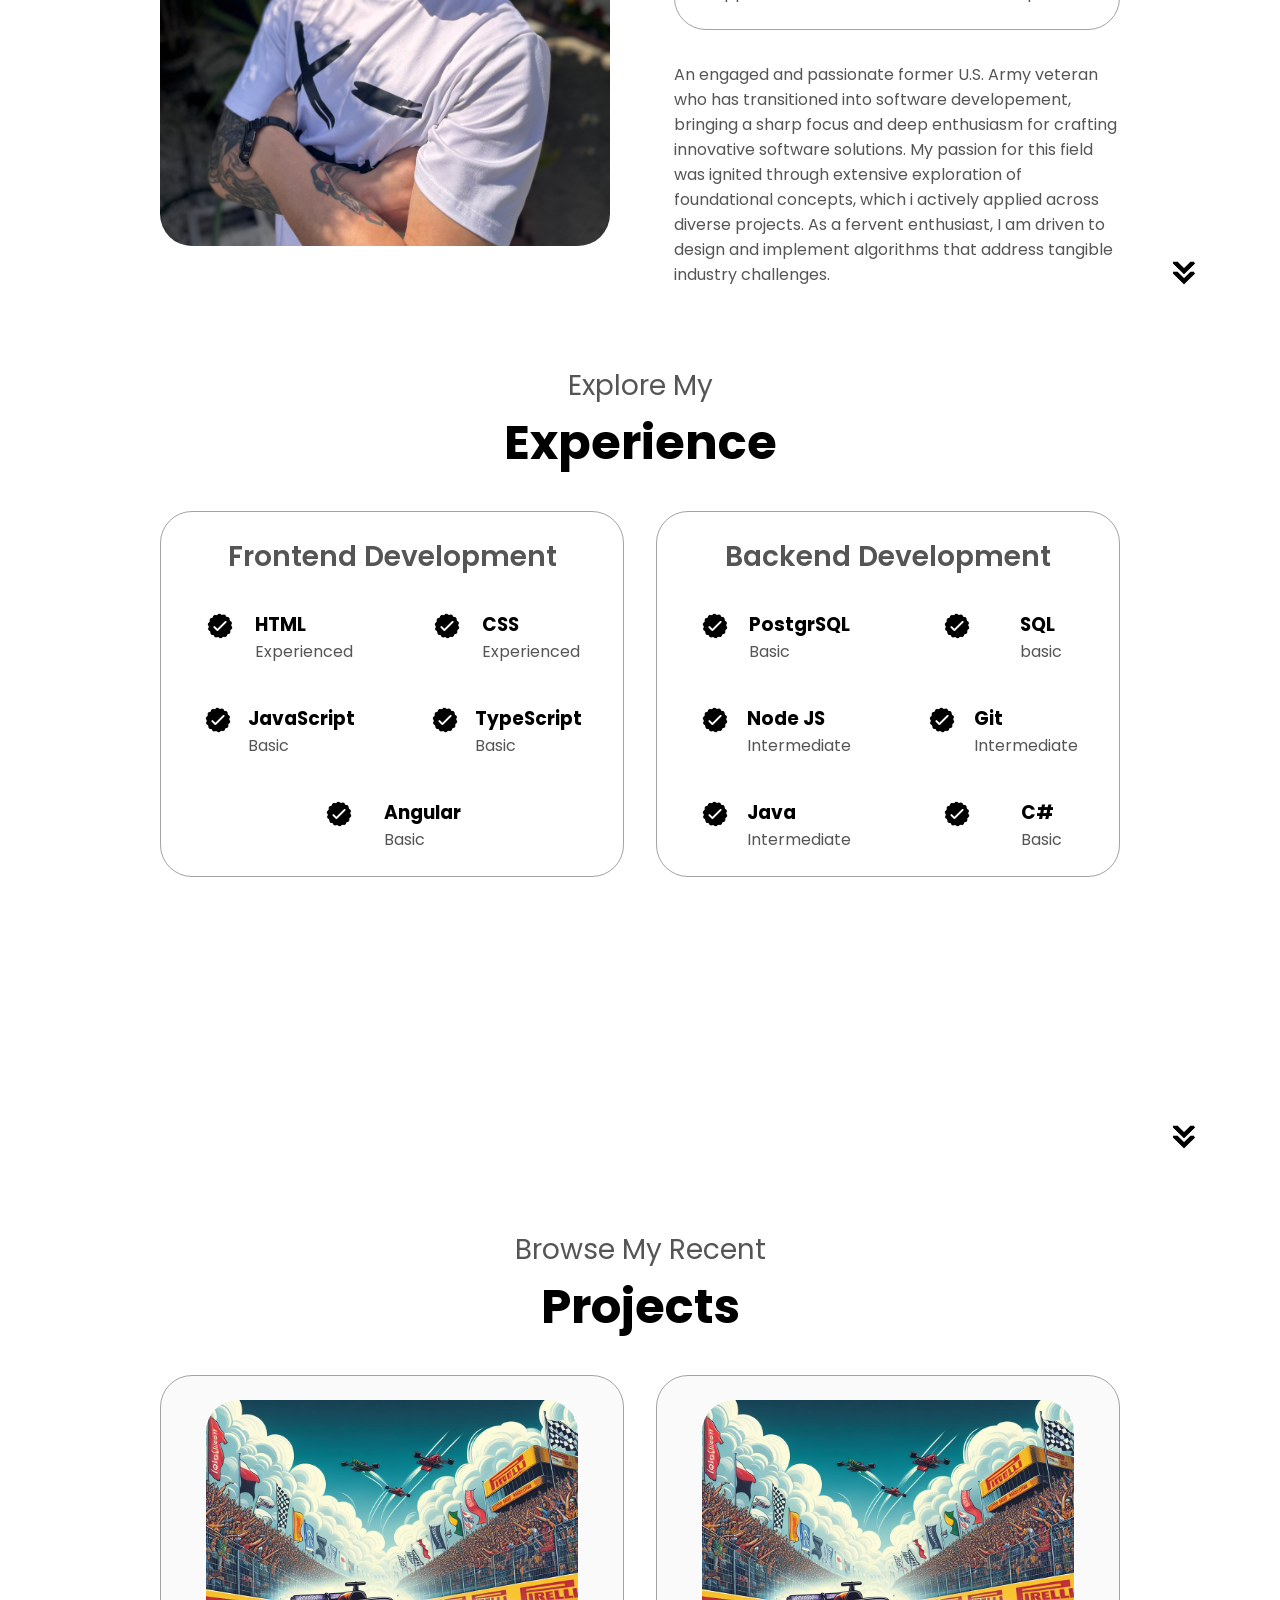
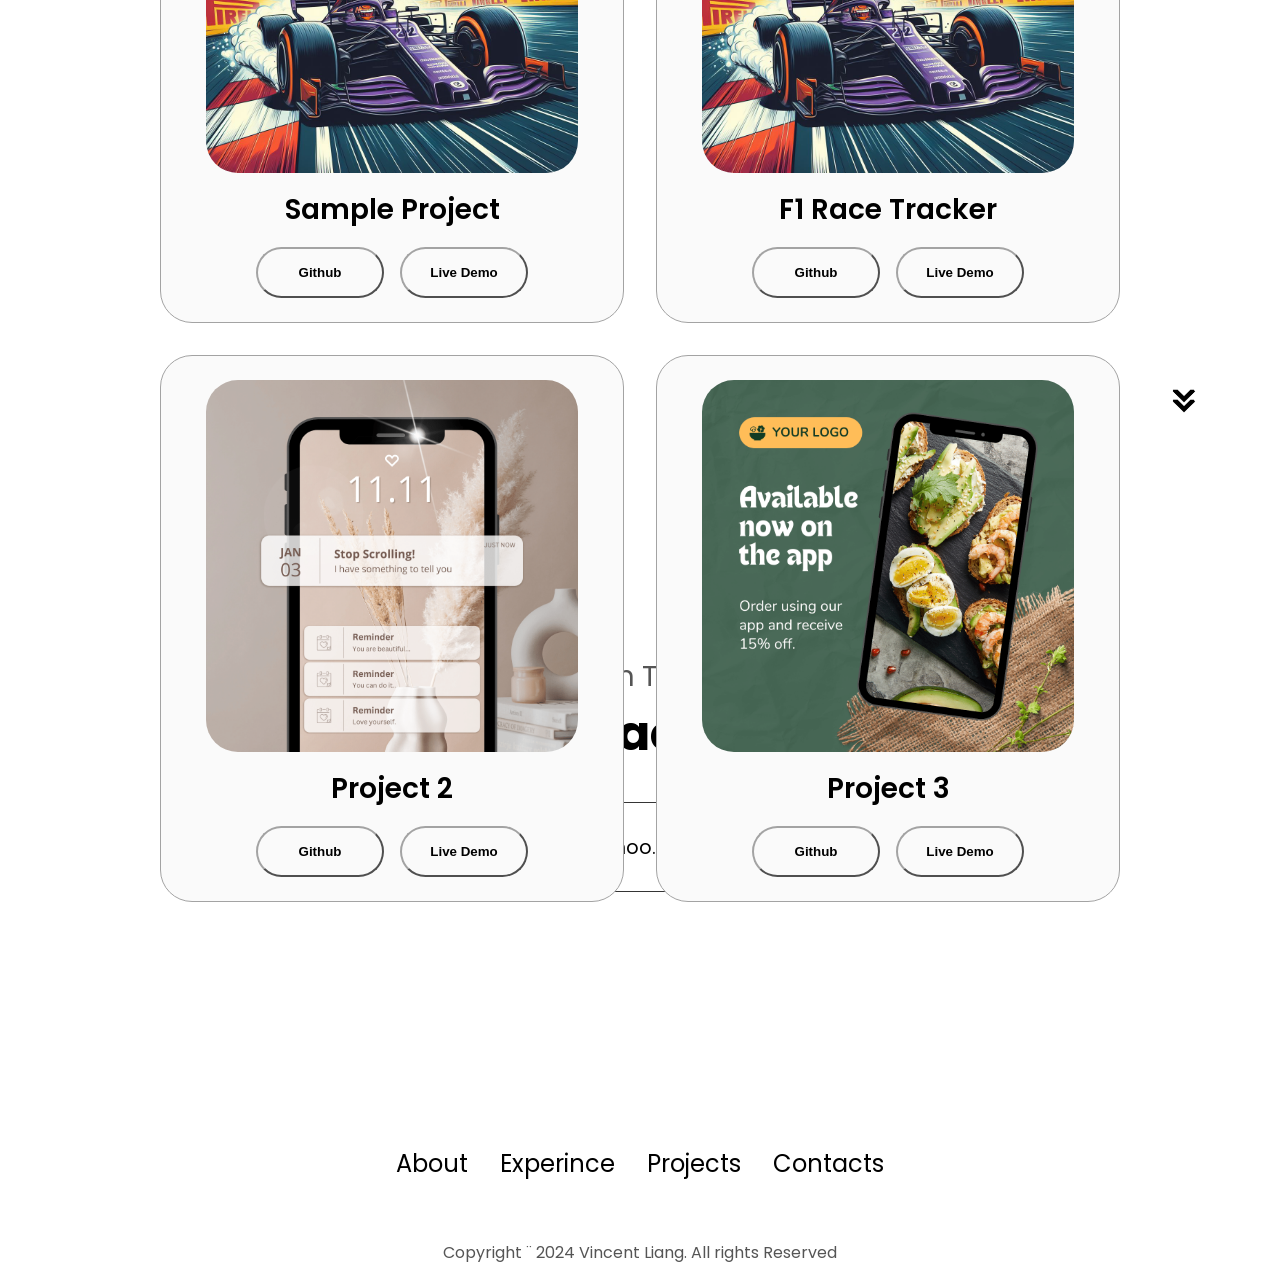
==== commit 288cad21: "fixed mistakes" ====
--- a/index.html
+++ b/index.html
@@ -7,7 +7,7 @@
     <meta name="viewport" content="width=device-width, initial-scale=1.0">
     <title>My Portfolio</title>
     <link rel="stylesheet" href="style.css" />
-    <!-- <link rel="stylesheet" href="mediaqueries.css" /> -->
+    <link rel="stylesheet" href="mediaqueries.css" />
 </head>
 
 <body>
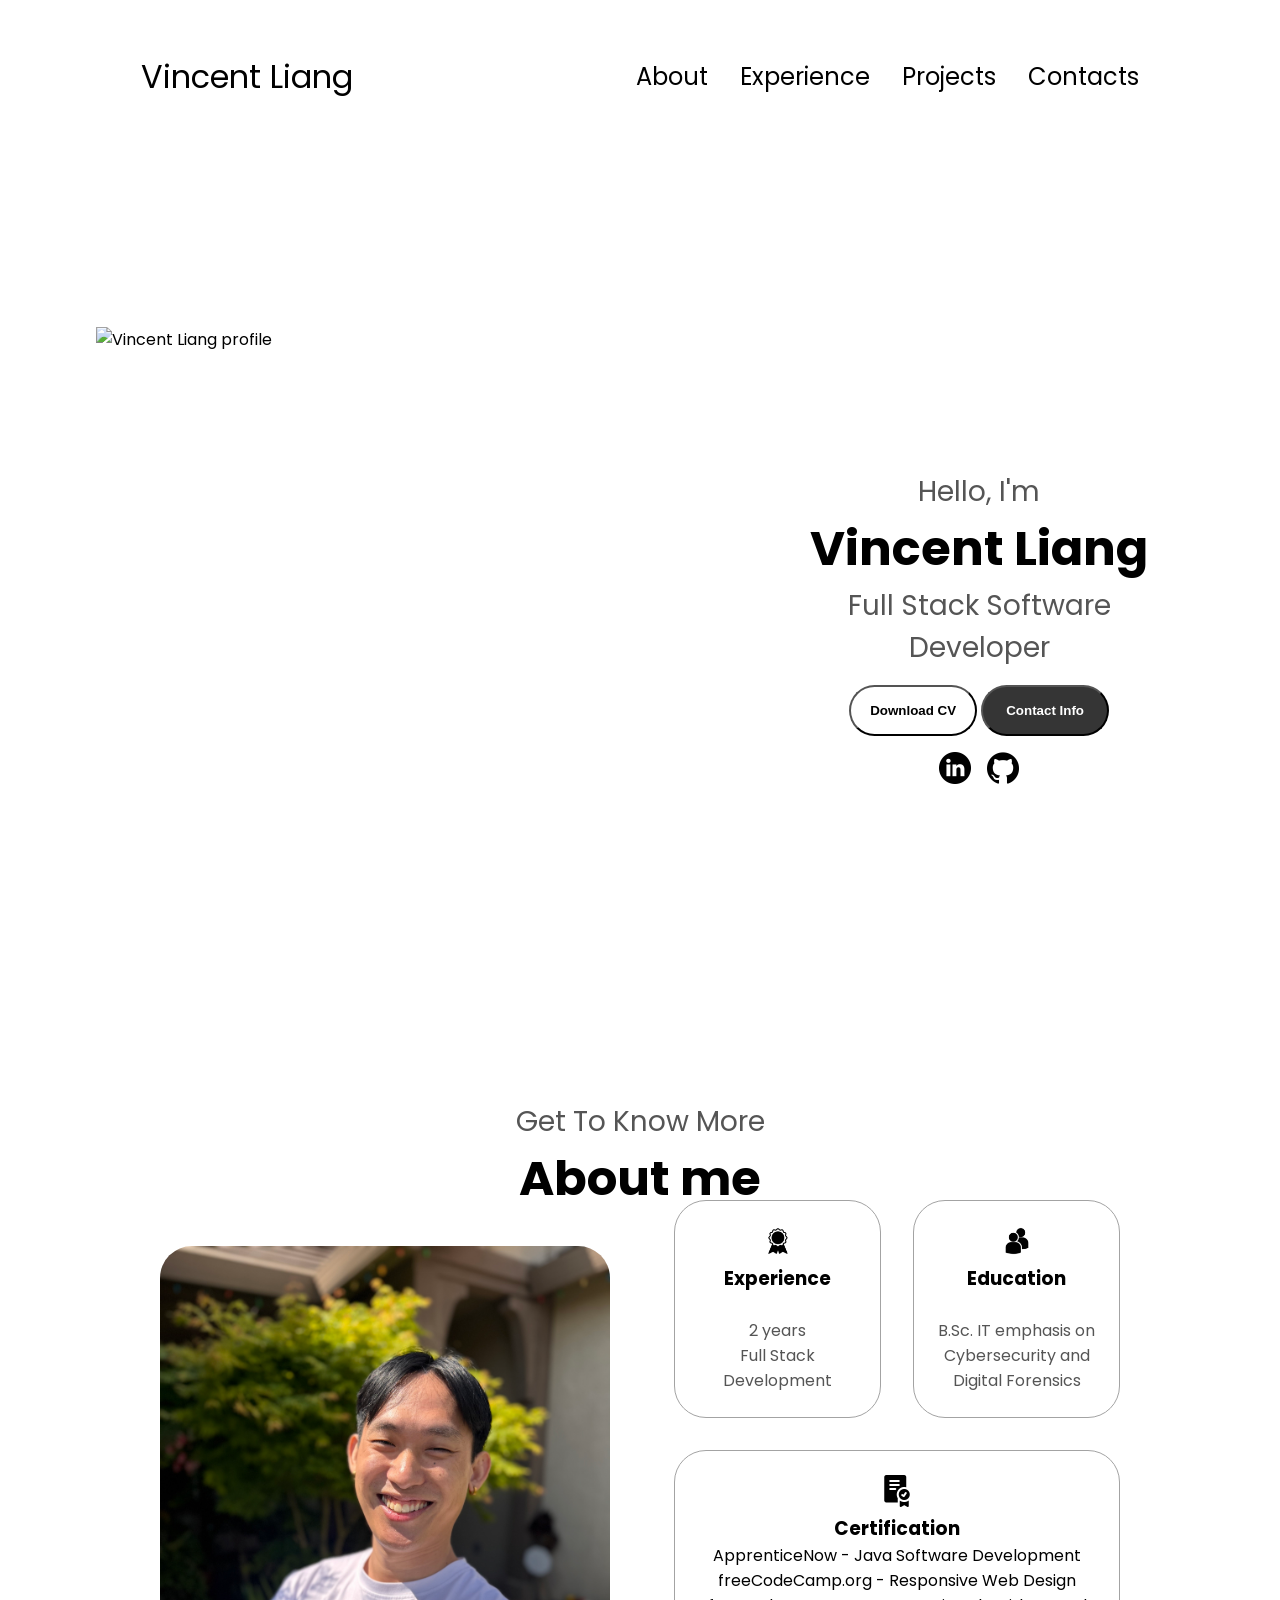
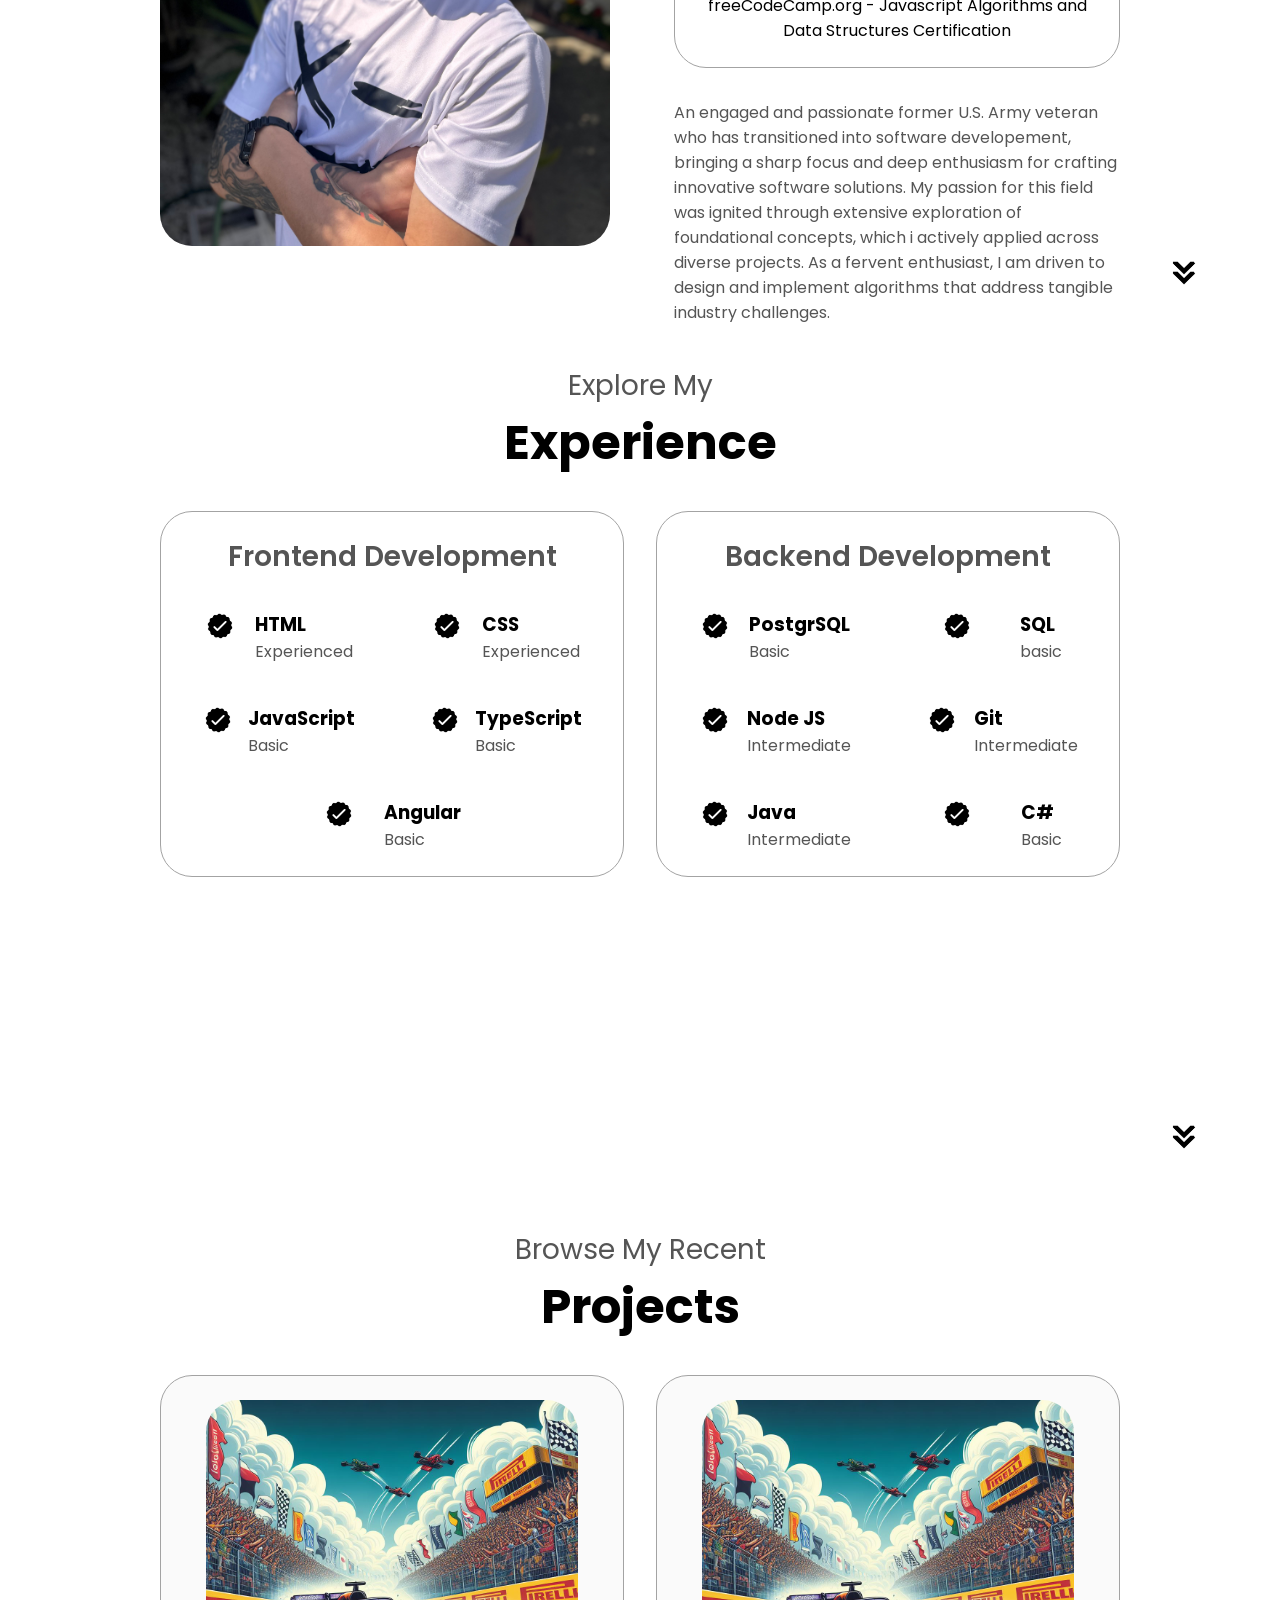
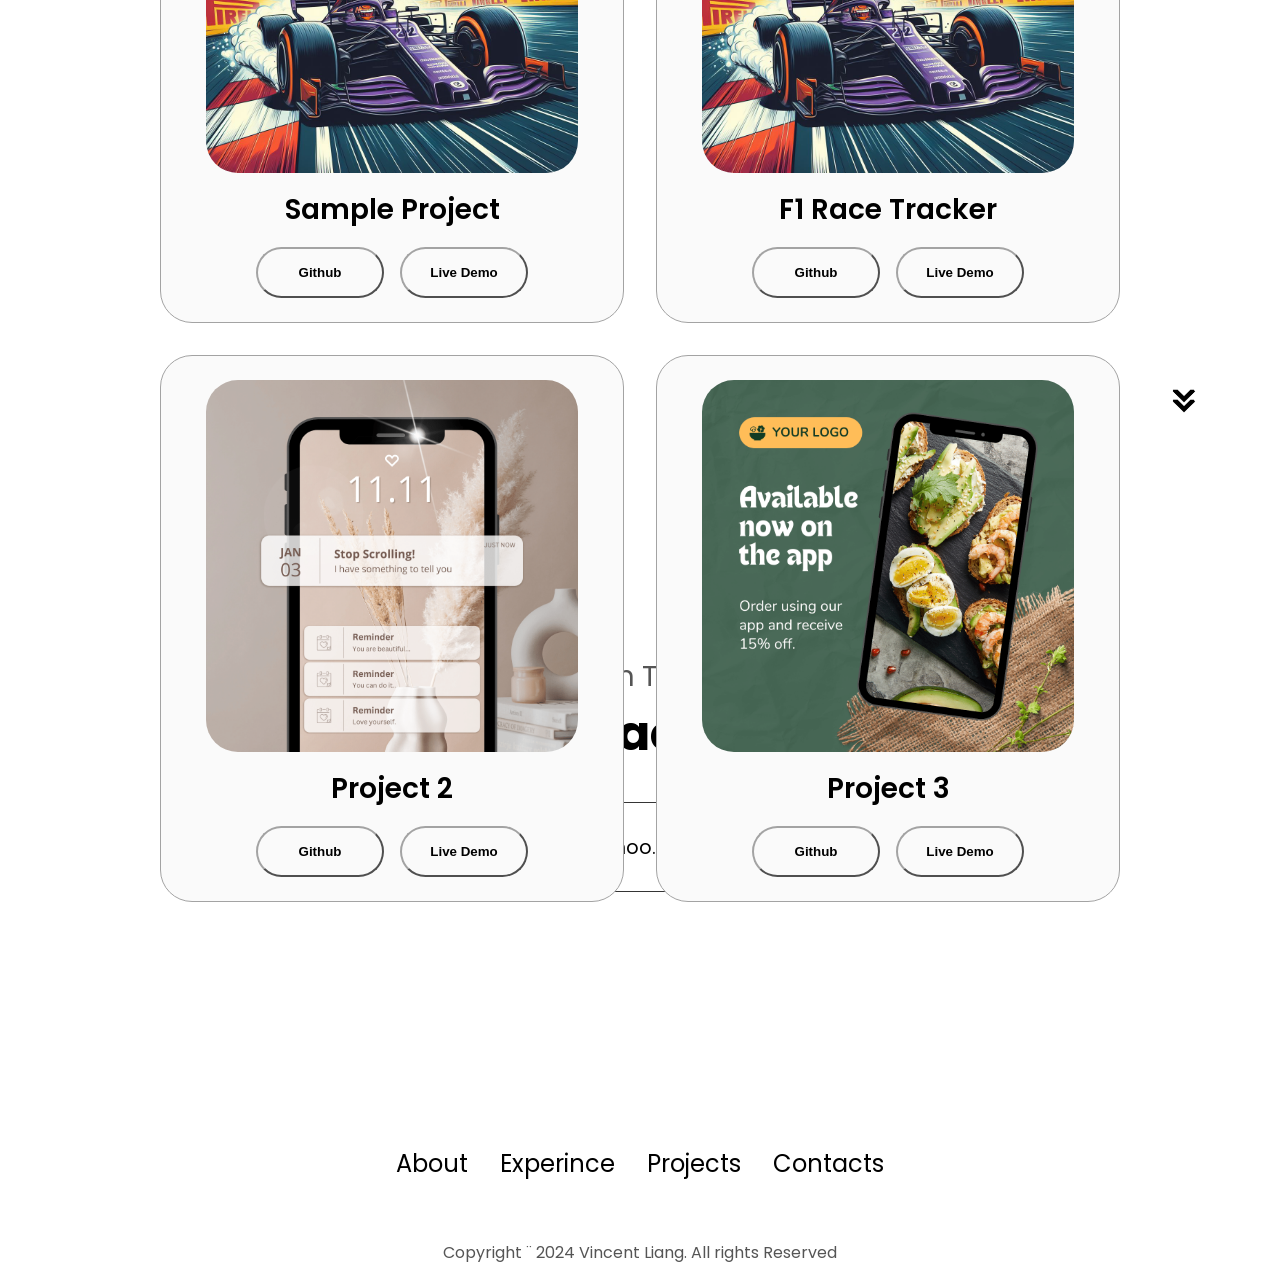
==== commit d857ecbf: "added more links" ====
--- a/index.html
+++ b/index.html
@@ -75,17 +75,23 @@
                     <div class="details-container">
                         <img src="./assests/experience.png" alt="Experince icon" class="icon">
                         <h3>Experience</h3>
+                        <br>
                         <p>2 years <br> Full Stack Development</p>
                     </div>
                     <div class="details-container">
                         <img src="./assests/education.png" alt="Experince icon" class="icon">
                         <h3>Education</h3>
+                        <br>
                         <p>B.Sc. IT emphasis on Cybersecurity and Digital Forensics</p>
                     </div>
                     <div class="details-container">
                         <img src="./assests/certificate.png" alt="Experince icon" class="icon">
                         <h3>Certification</h3>
-                        <p>freeCodeCamp.org - Responsive Web Design<br> ApprenticeNow - Java Software Development</p>
+                        <p><a href="https://apprenticenow.exeterlms.com/cert/995924B0-9F02-41C0-A6C0-436027BD558E/6169">ApprenticeNow - Java Software Development</a>
+                        <br>
+                        <a href="https://www.freecodecamp.org/certification/fcc677b170f-727c-4932-86a7-43dfd9249eb0/responsive-web-design">freeCodeCamp.org - Responsive Web Design</a>
+                        <br>
+                        <a href="">freeCodeCamp.org - Javascript Algorithms and Data Structures Certification</a></p>
                     </div>
                 </div>
                 <div class="text-container">
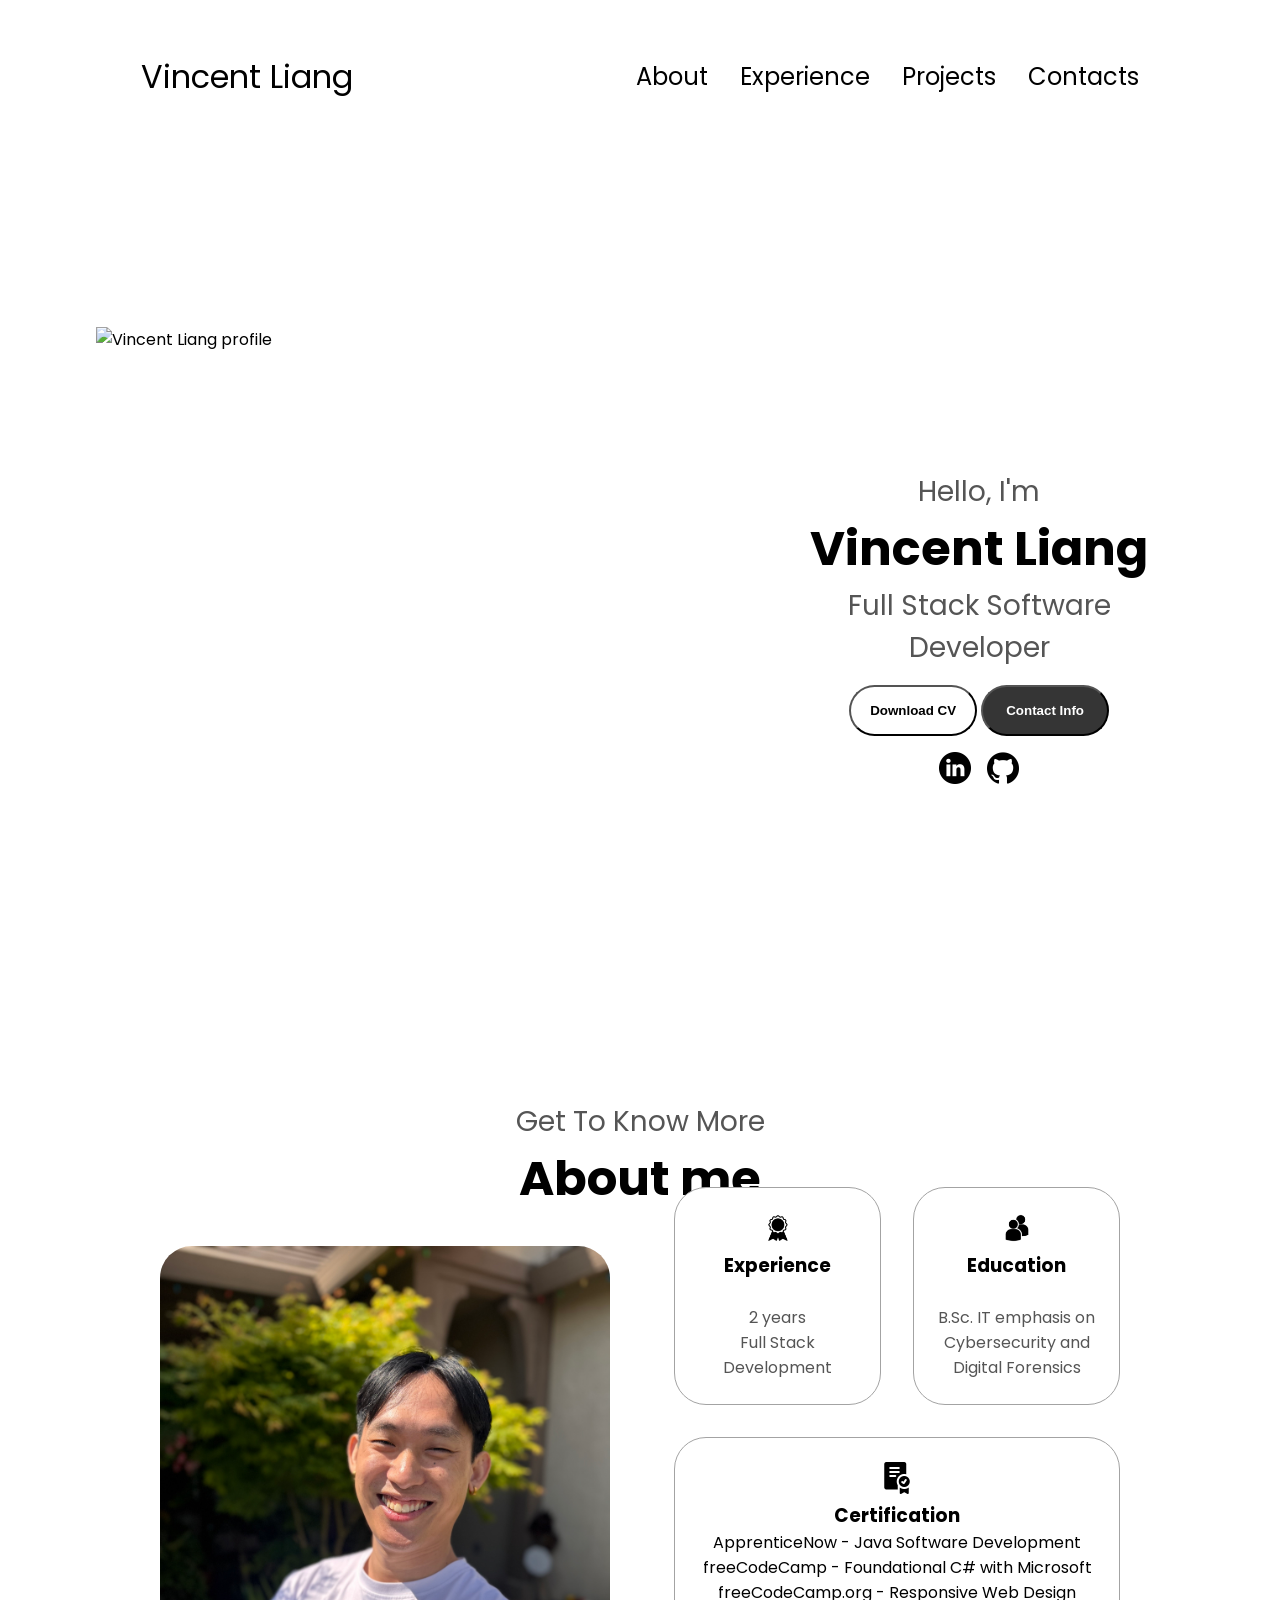
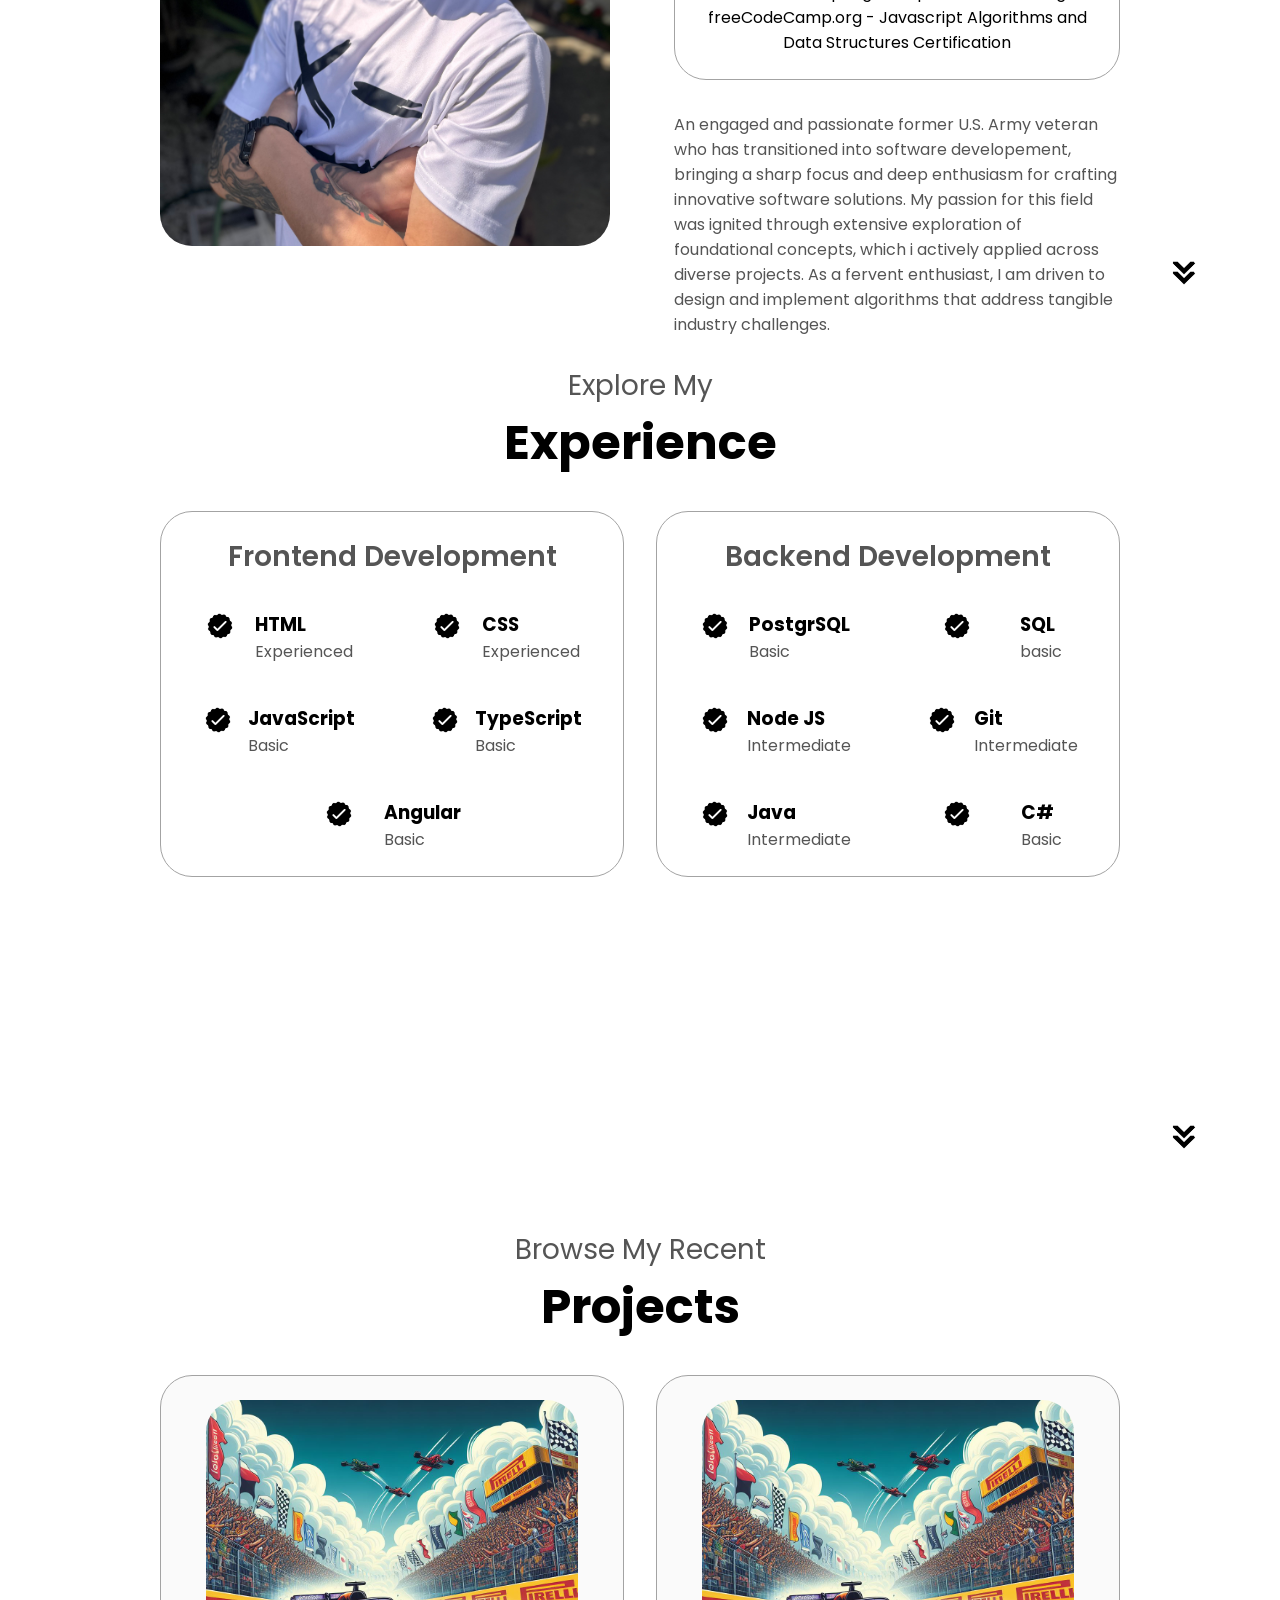
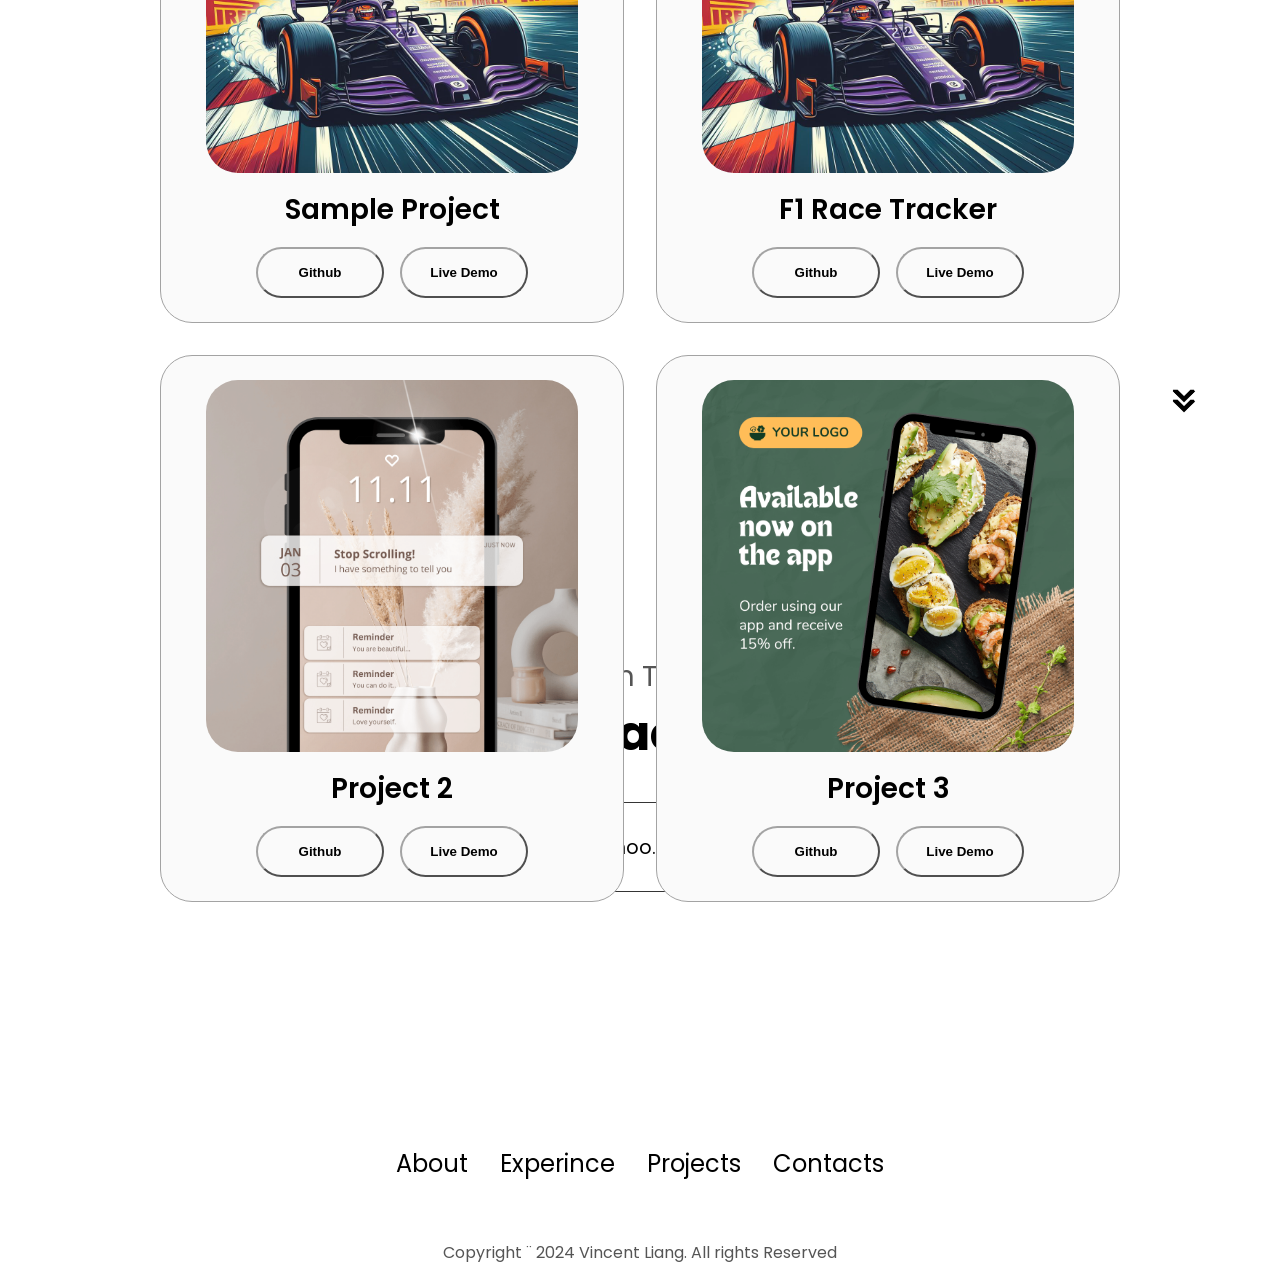
==== commit c78a4ec0: "added new link" ====
--- a/index.html
+++ b/index.html
@@ -89,6 +89,8 @@
                         <h3>Certification</h3>
                         <p><a href="https://apprenticenow.exeterlms.com/cert/995924B0-9F02-41C0-A6C0-436027BD558E/6169">ApprenticeNow - Java Software Development</a>
                         <br>
+                        <a href="">freeCodeCamp - Foundational C# with Microsoft</a>
+                        <br>
                         <a href="https://www.freecodecamp.org/certification/fcc677b170f-727c-4932-86a7-43dfd9249eb0/responsive-web-design">freeCodeCamp.org - Responsive Web Design</a>
                         <br>
                         <a href="">freeCodeCamp.org - Javascript Algorithms and Data Structures Certification</a></p>
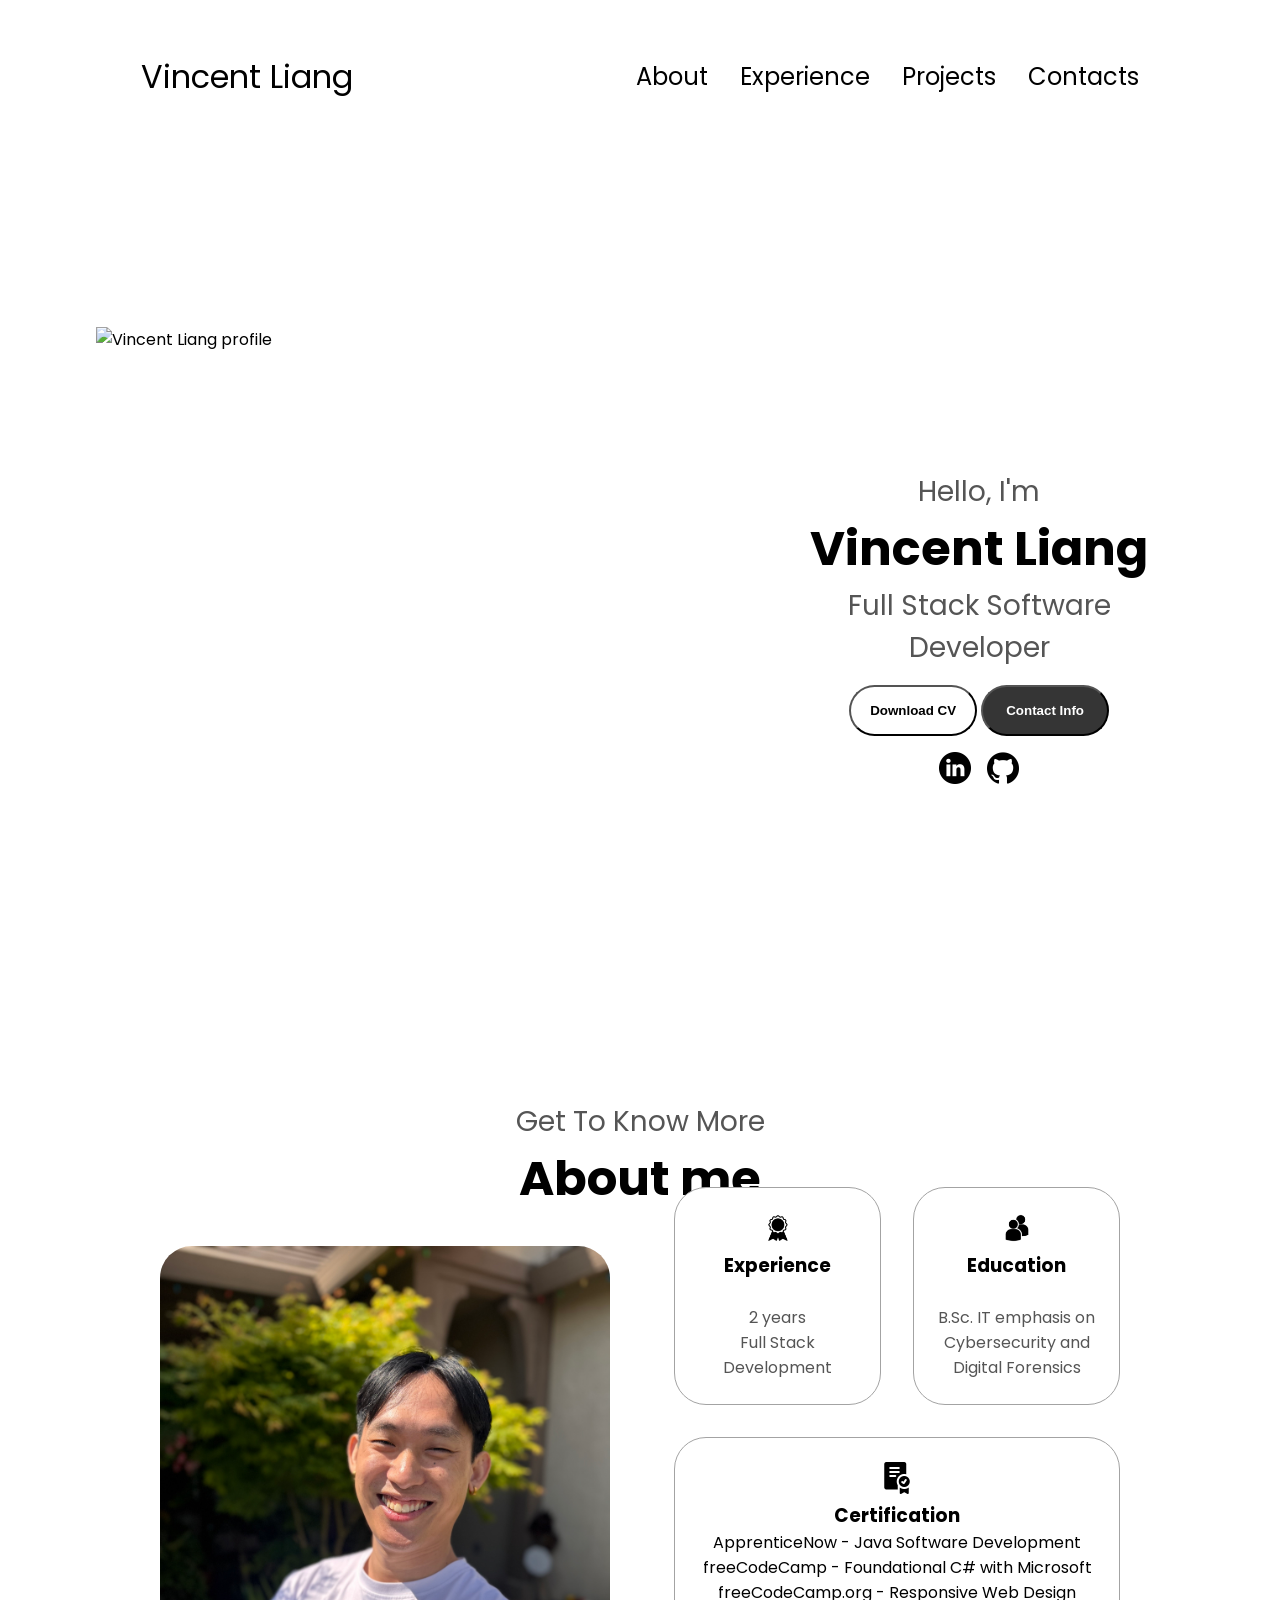
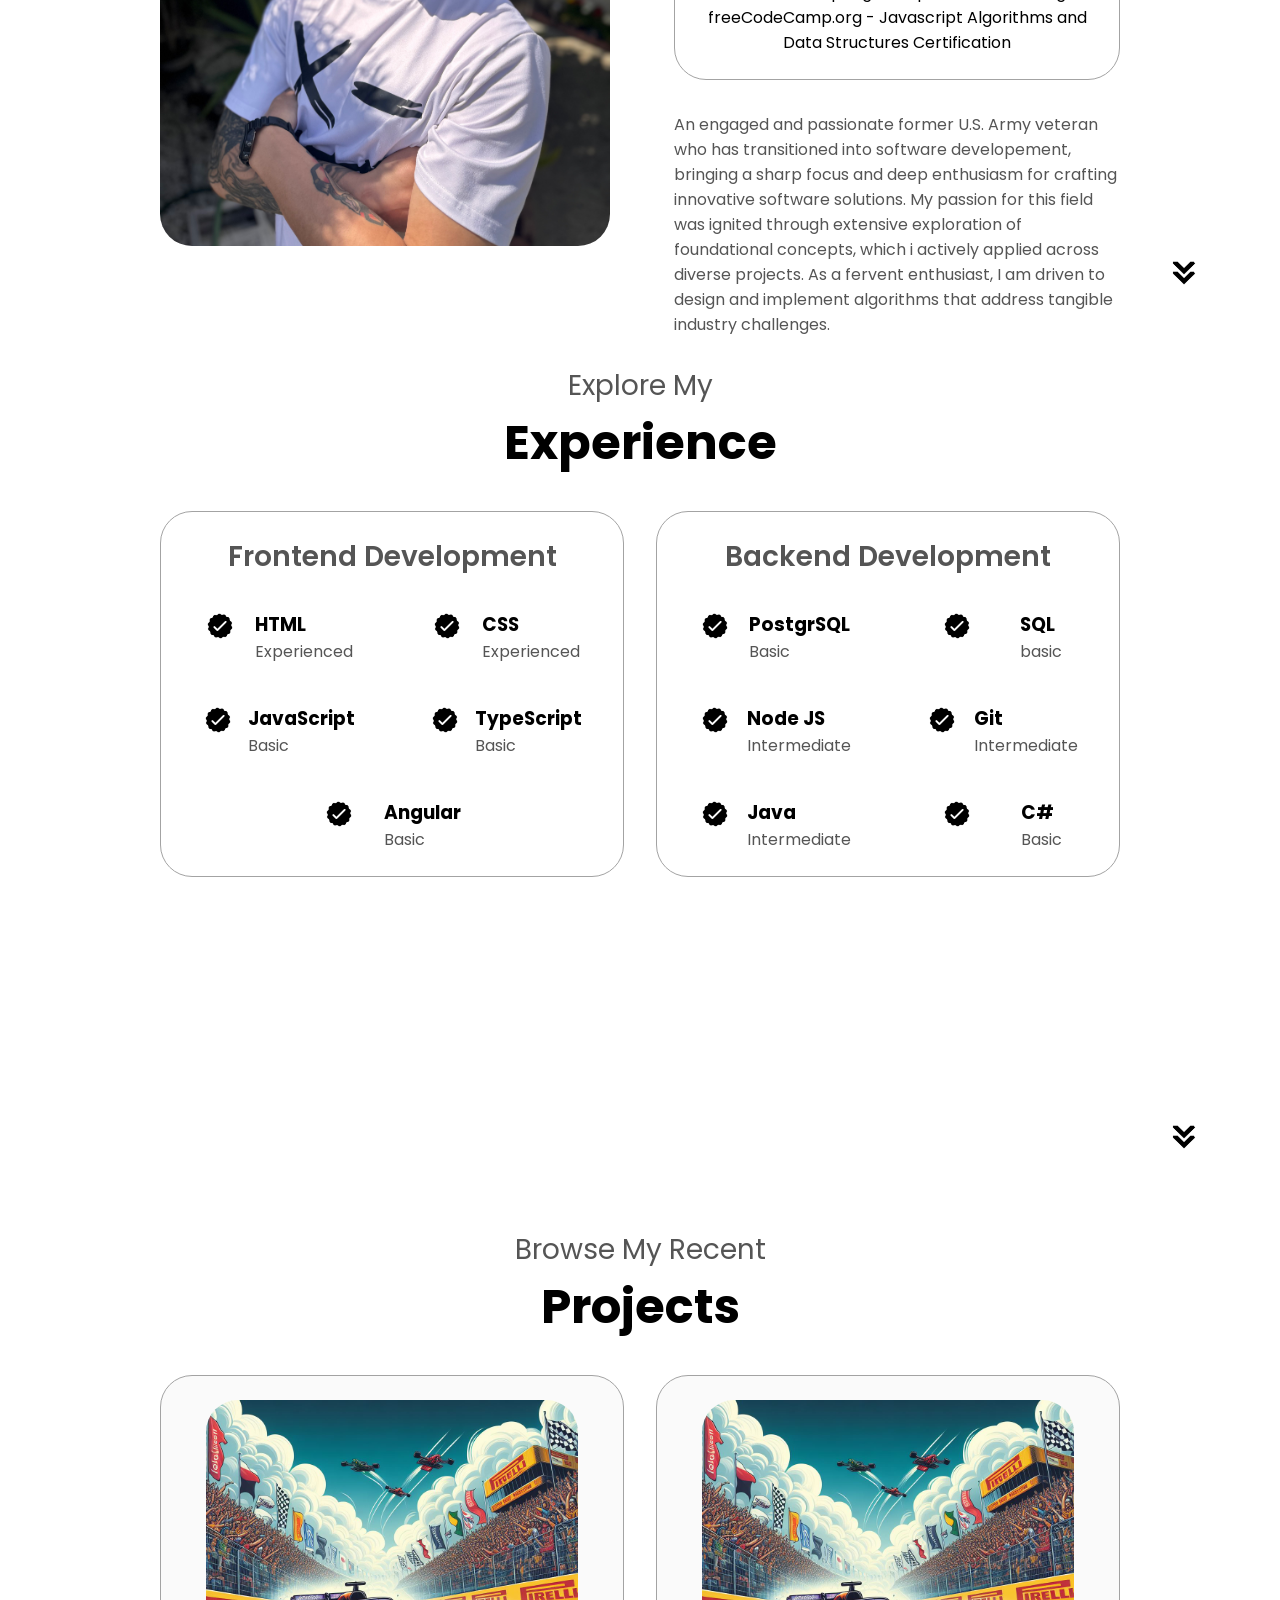
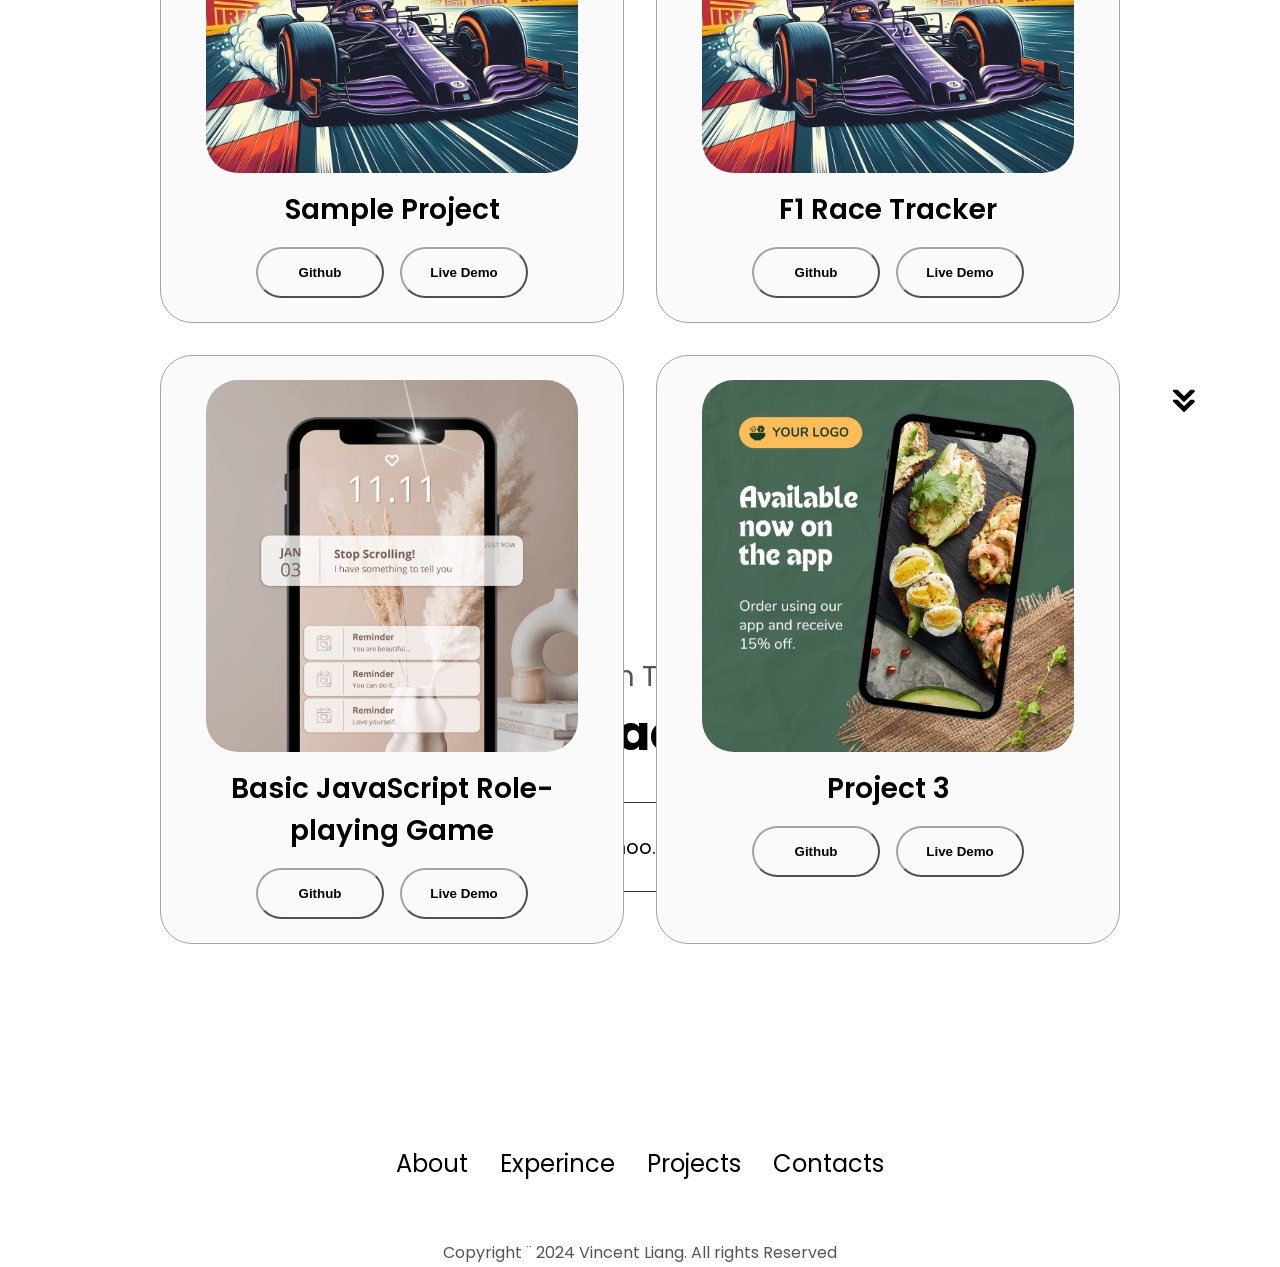
==== commit 409840d7: "updated projects" ====
--- a/index.html
+++ b/index.html
@@ -242,12 +242,12 @@
                     <div class="article-container">
                         <img src="./assests/project-2.png" atl="Project" class="project-img">
                     </div>
-                    <h2 class="experience-sub-title project-title">Project 2</h2>
+                    <h2 class="experience-sub-title project-title">Basic JavaScript Role-playing Game</h2>
                     <div class="btn-container">
-                        <button class="btn btn-color-2 project-btn" onclick="location.href='https://github.com'">
+                        <button class="btn btn-color-2 project-btn" onclick="location.href='https://github.com/V-liang/basic-javascript-roleplaying-game-main'">
                             Github
                         </button>
-                        <button class="btn btn-color-2 project-btn" onclick="location.href='https://github.com'">
+                        <button class="btn btn-color-2 project-btn" onclick="location.href='https://v-liang.github.io/basic-javascript-roleplaying-game-main/'">
                             Live Demo
                         </button>
                     </div>
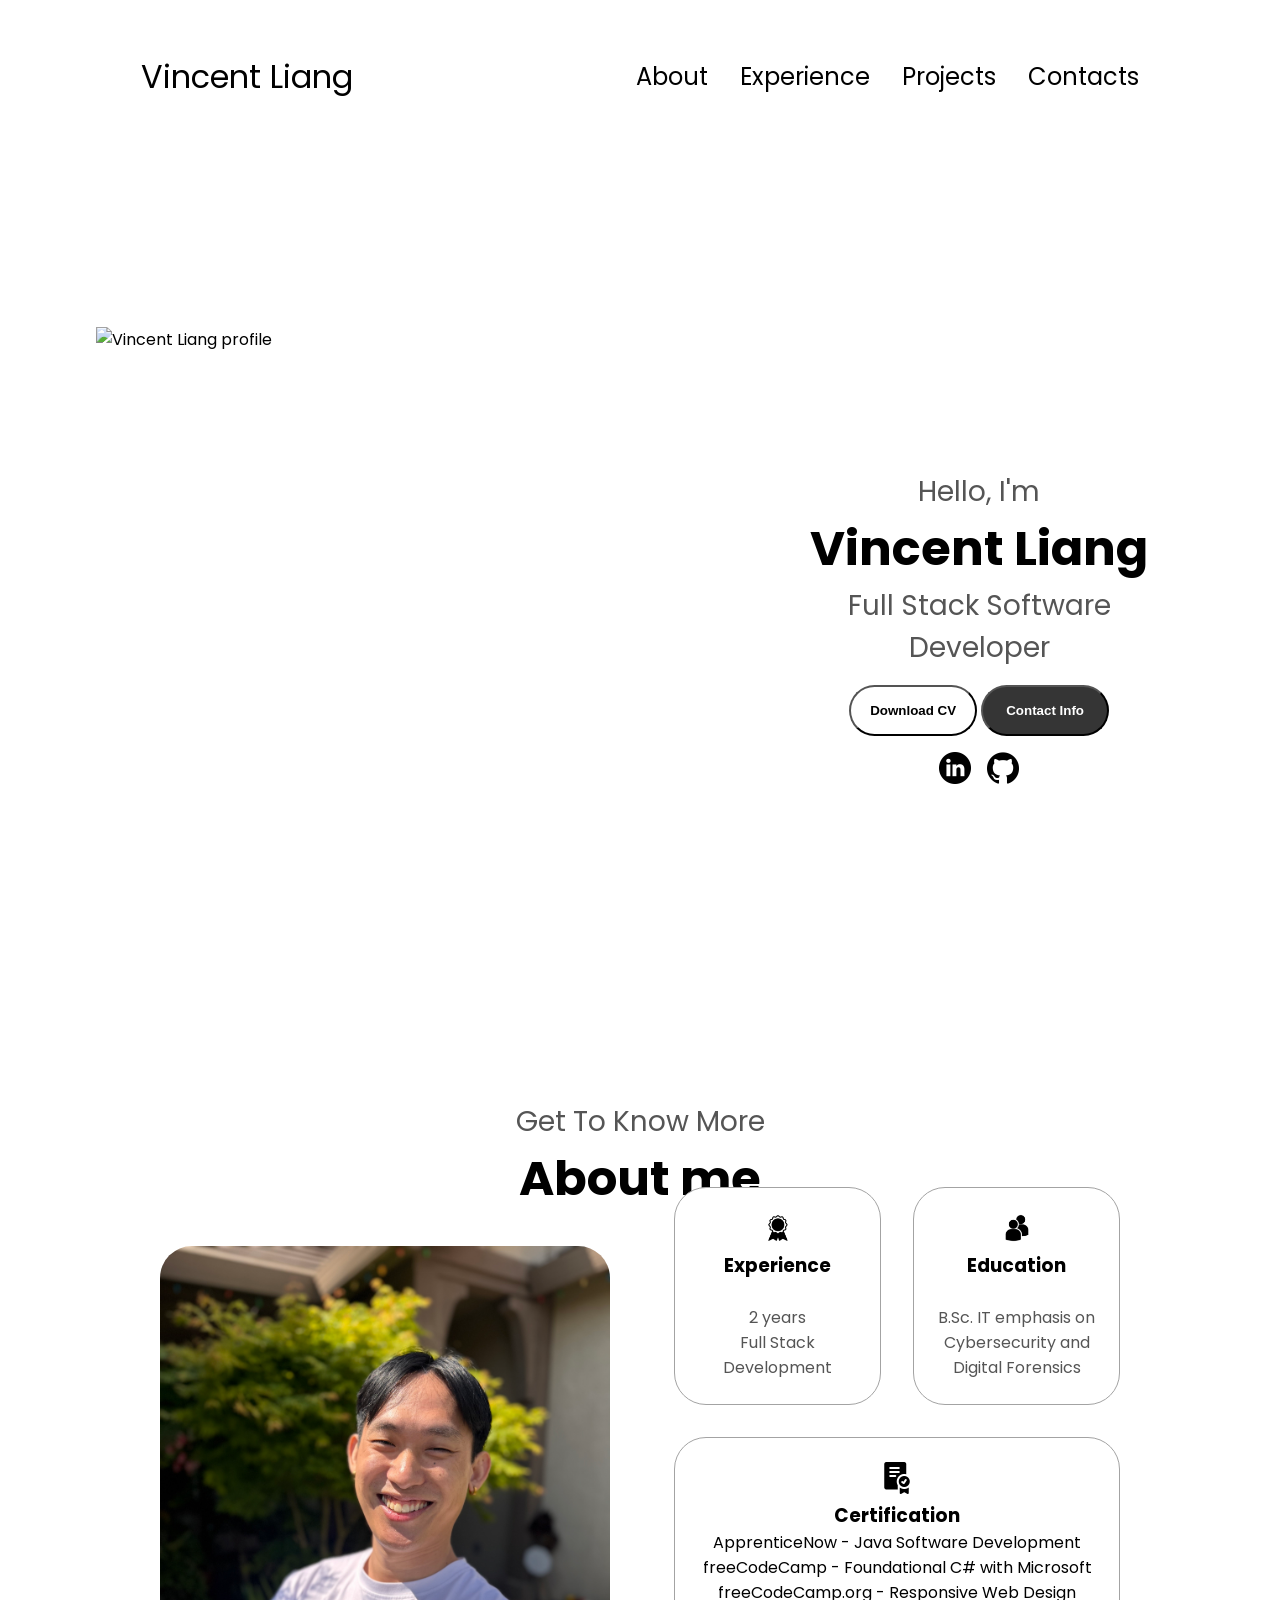
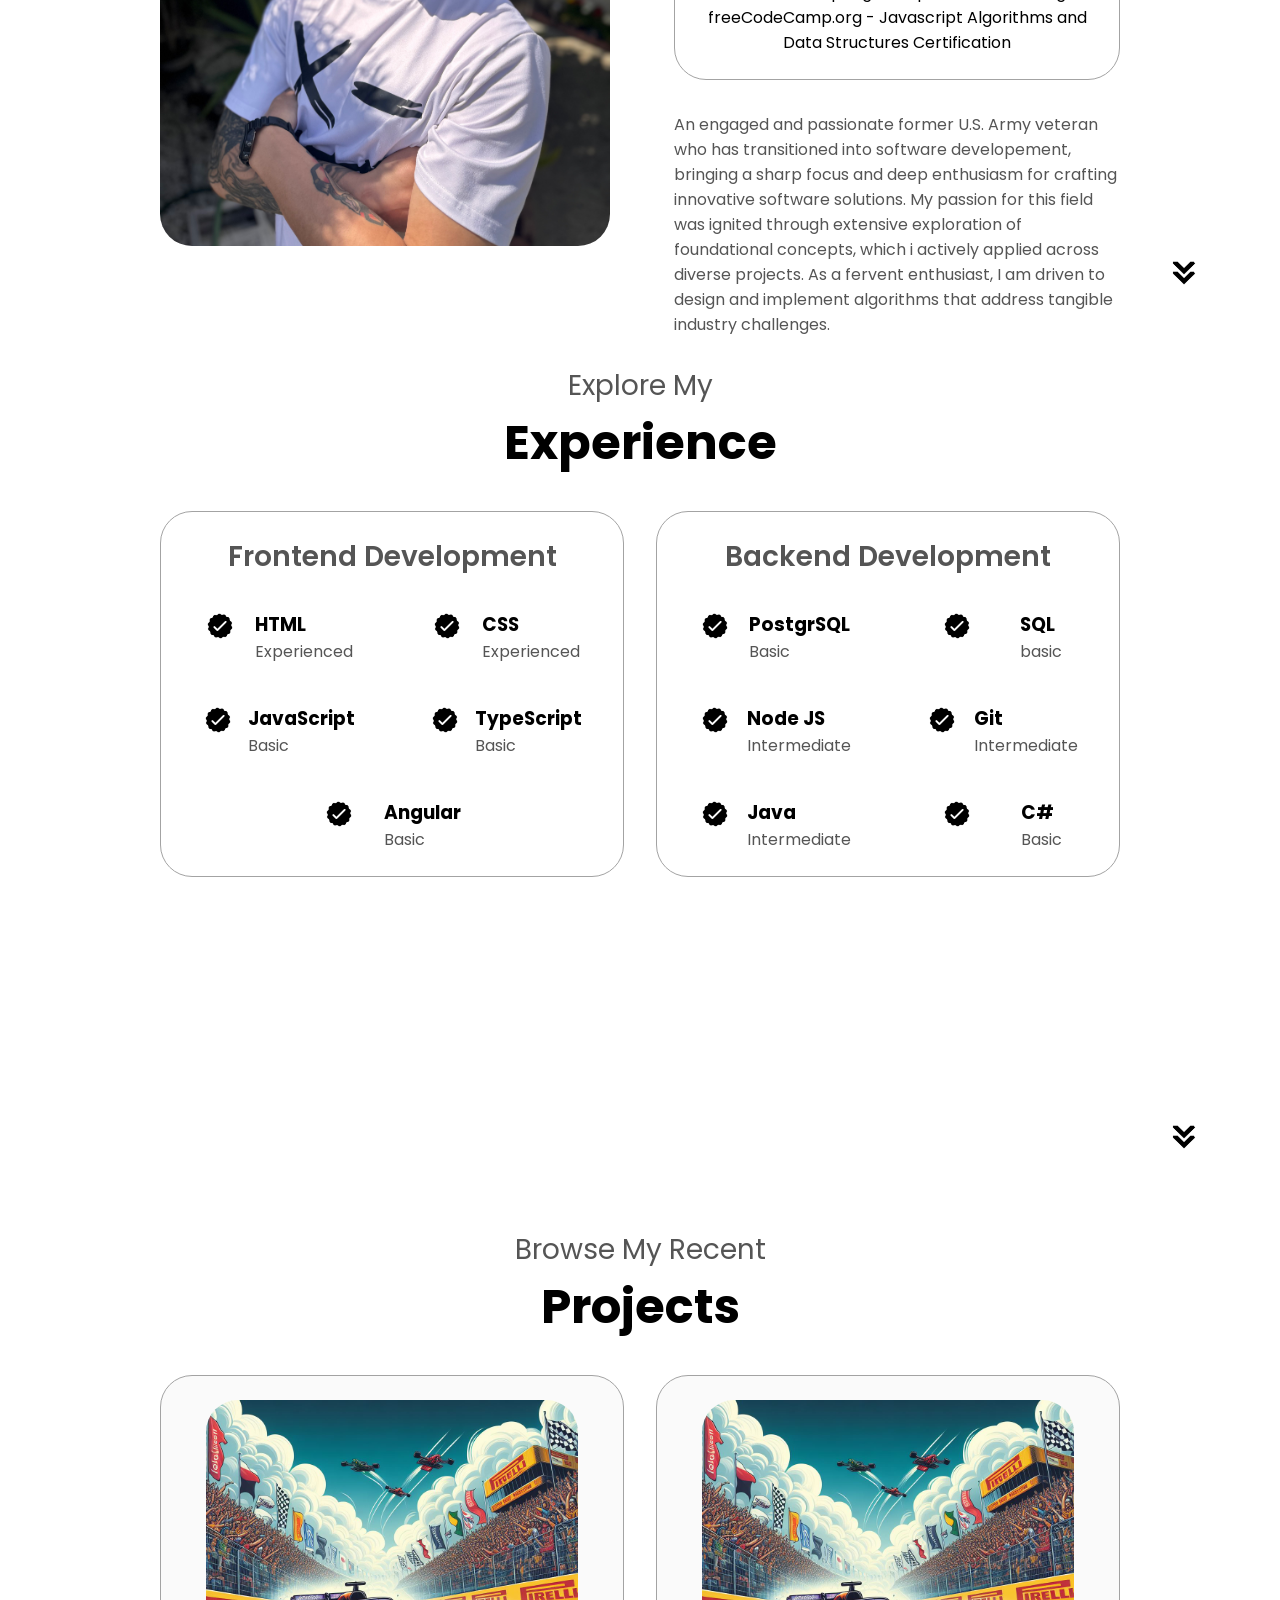
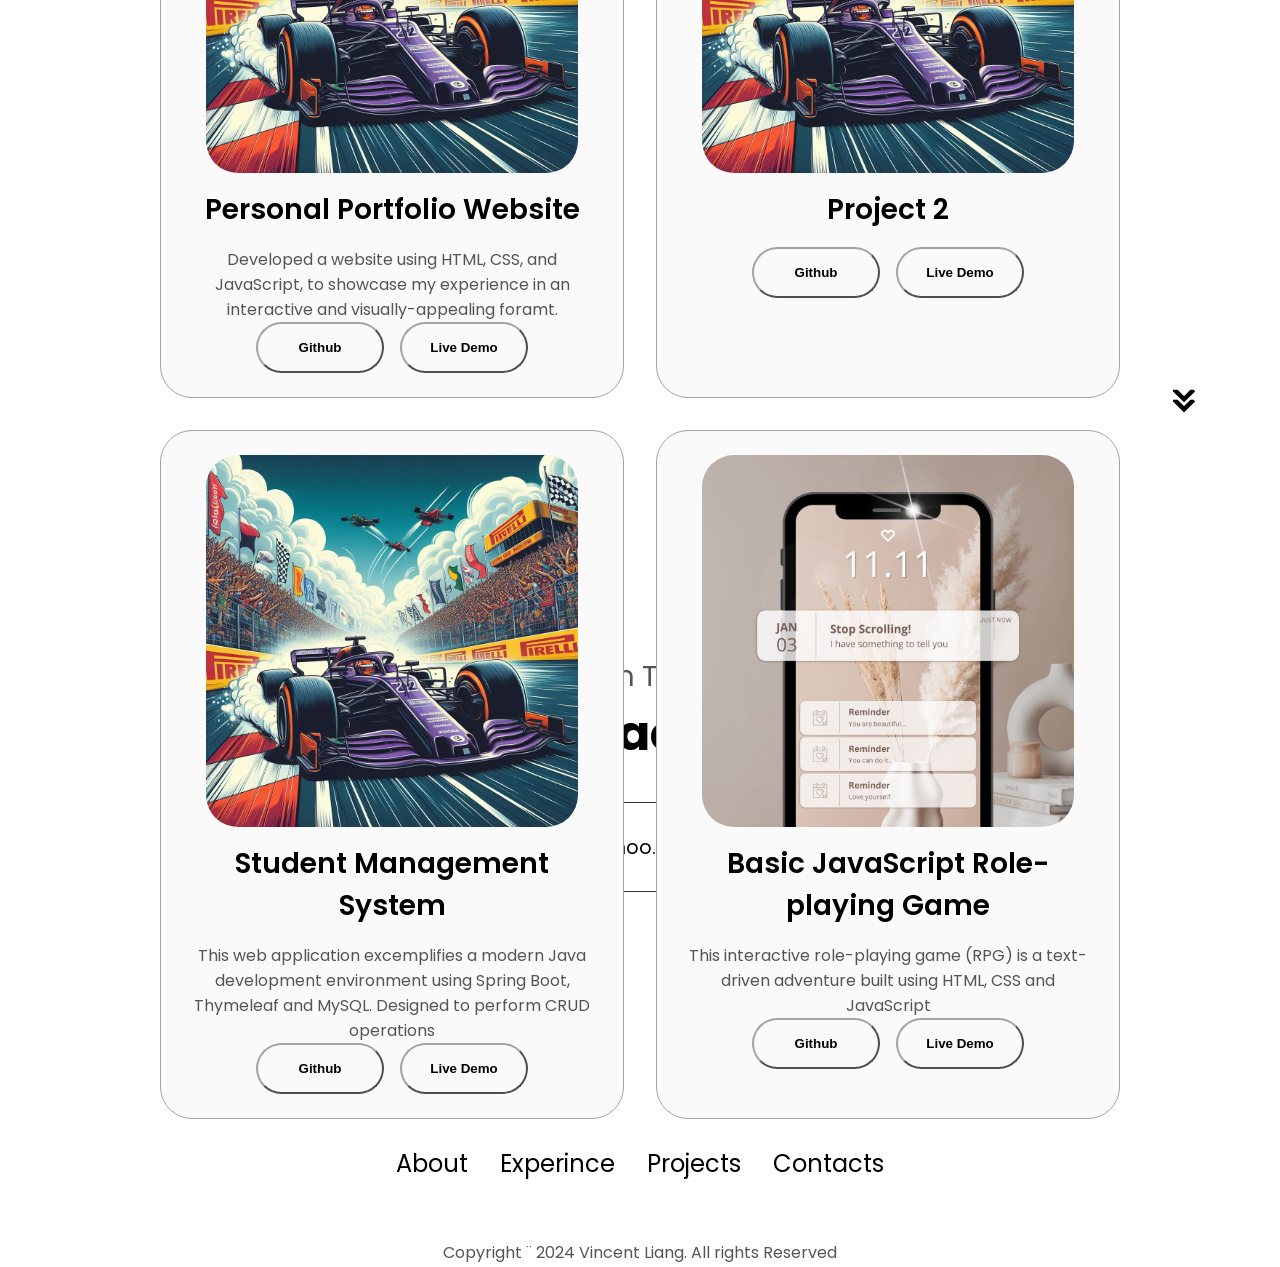
==== commit 44e12705: "update" ====
--- a/index.html
+++ b/index.html
@@ -214,7 +214,22 @@
                     <div class="article-container">
                         <img src="./assests/f1-track.jpeg" atl="Project" class="project-img">
                     </div>
-                    <h2 class="experience-sub-title project-title">Sample Project</h2>
+                    <h2 class="experience-sub-title project-title">Personal Portfolio Website</h2>
+                    <p>Developed a website using HTML, CSS, and JavaScript, to showcase my experience in an interactive and visually-appealing foramt.</p>
+                    <div class="btn-container">
+                        <button class="btn btn-color-2 project-btn" onclick="location.href='https://github.com/V-liang/V-liang.github.io'">
+                            Github
+                        </button>
+                        <button class="btn btn-color-2 project-btn" onclick="location.href='https://v-liang.github.io/'">
+                            Live Demo
+                        </button>
+                    </div>
+                </div>
+                <div class="details-container color-container">
+                    <div class="article-container">
+                        <img src="./assests/f1-track.jpeg" atl="Project" class="project-img">
+                    </div>
+                    <h2 class="experience-sub-title project-title">Project 2</h2>
                     <div class="btn-container">
                         <button class="btn btn-color-2 project-btn" onclick="location.href='https://github.com'">
                             Github
@@ -228,12 +243,13 @@
                     <div class="article-container">
                         <img src="./assests/f1-track.jpeg" atl="Project" class="project-img">
                     </div>
-                    <h2 class="experience-sub-title project-title">F1 Race Tracker</h2>
+                    <h2 class="experience-sub-title project-title">Student Management System</h2>
+                    <p>This web application excemplifies a modern Java development environment using Spring Boot, Thymeleaf and MySQL. Designed to perform CRUD operations</p>
                     <div class="btn-container">
-                        <button class="btn btn-color-2 project-btn" onclick="location.href='https://github.com'">
+                        <button class="btn btn-color-2 project-btn" onclick="location.href='https://github.com/V-liang/student-managment-system'">
                             Github
                         </button>
-                        <button class="btn btn-color-2 project-btn" onclick="location.href='https://github.com'">
+                        <button class="btn btn-color-2 project-btn" onclick="location.href='https://github.com/V-liang/student-managment-system'">
                             Live Demo
                         </button>
                     </div>
@@ -243,6 +259,7 @@
                         <img src="./assests/project-2.png" atl="Project" class="project-img">
                     </div>
                     <h2 class="experience-sub-title project-title">Basic JavaScript Role-playing Game</h2>
+                    <p>This interactive role-playing game (RPG) is a text-driven adventure built using HTML, CSS and JavaScript</p>
                     <div class="btn-container">
                         <button class="btn btn-color-2 project-btn" onclick="location.href='https://github.com/V-liang/basic-javascript-roleplaying-game-main'">
                             Github
@@ -252,19 +269,6 @@
                         </button>
                     </div>
                 </div>
-                <div class="details-container color-container">
-                    <div class="article-container">
-                        <img src="./assests/project-3.png" atl="Project" class="project-img">
-                    </div>
-                    <h2 class="experience-sub-title project-title">Project 3</h2>
-                    <div class="btn-container">
-                        <button class="btn btn-color-2 project-btn" onclick="location.href='https://github.com'">
-                            Github
-                        </button>
-                        <button class="btn btn-color-2 project-btn" onclick="location.href='https://github.com'">
-                            Live Demo
-                        </button>
-                    </div>
             </div>
         </div>
         <img src="./assests/arrow.png" alt="Arrow icon" class="icon arrow" onclick="location.href='./#contact'">
